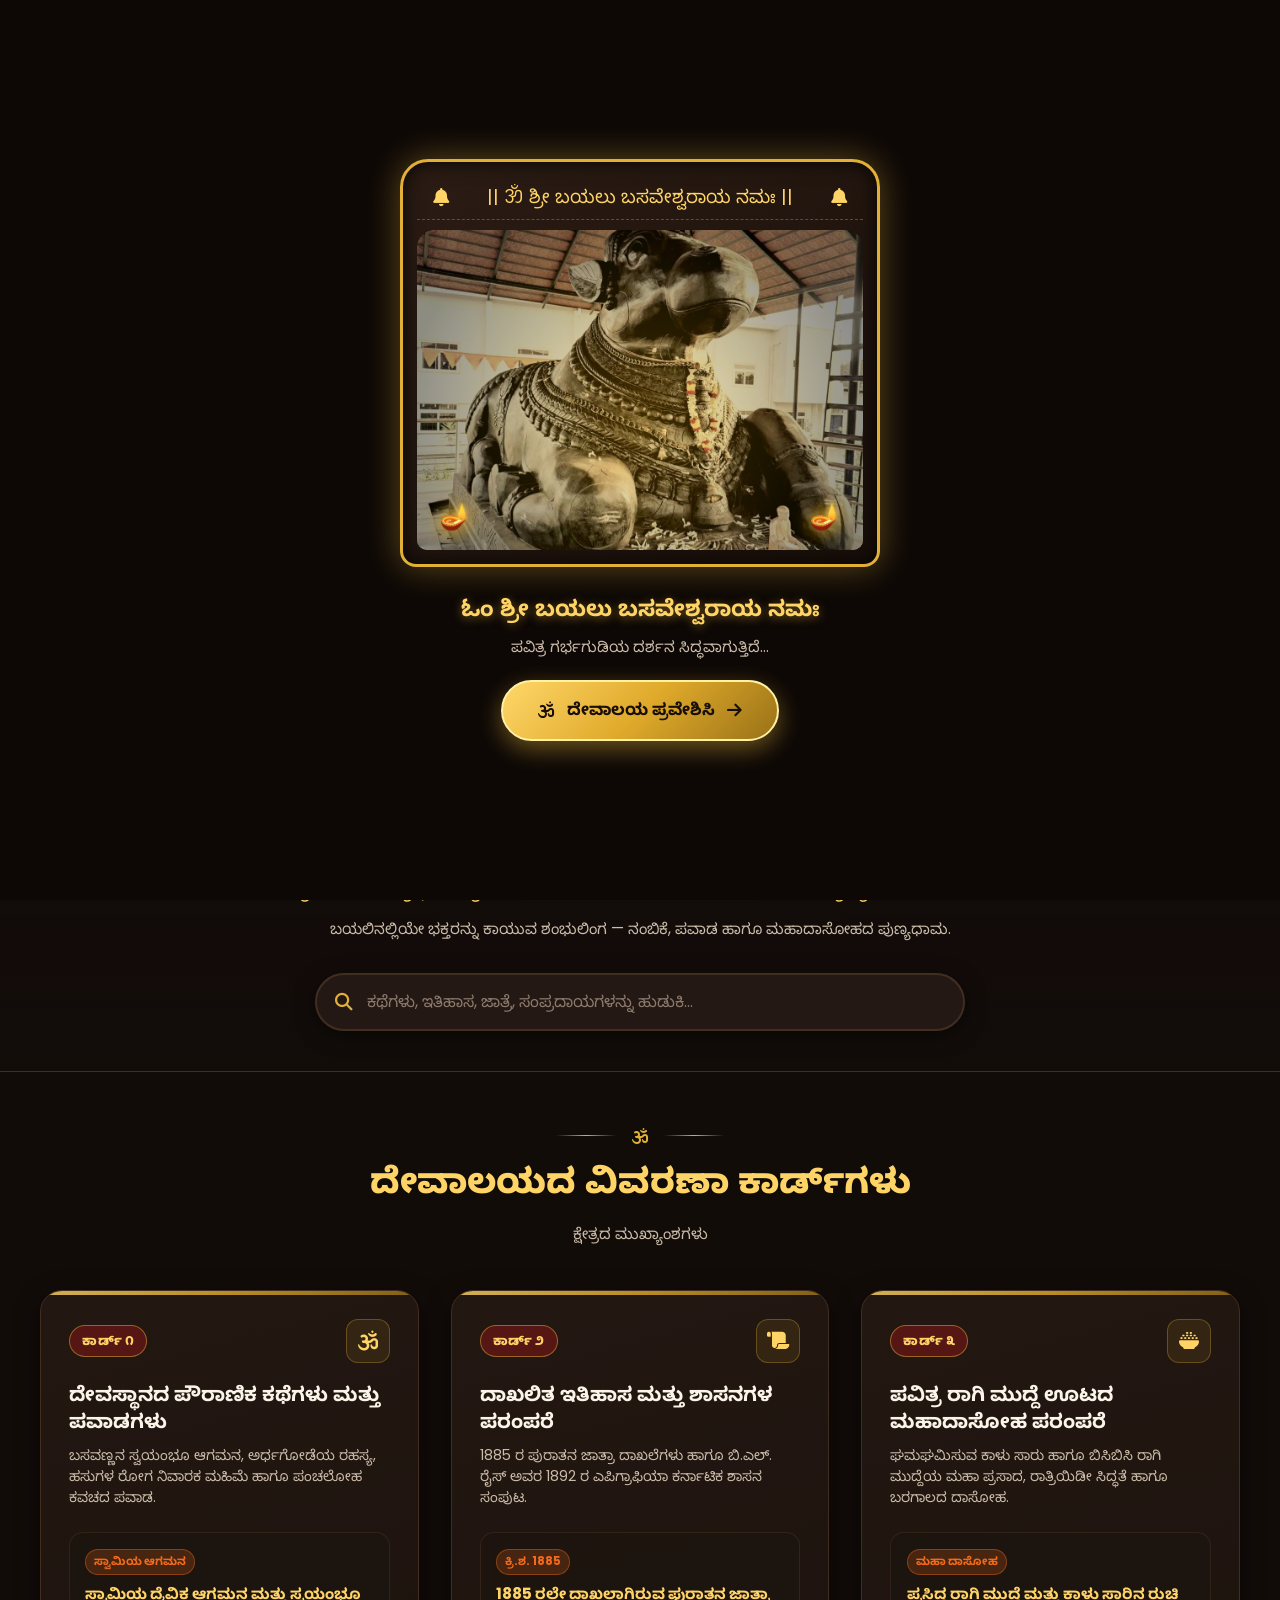
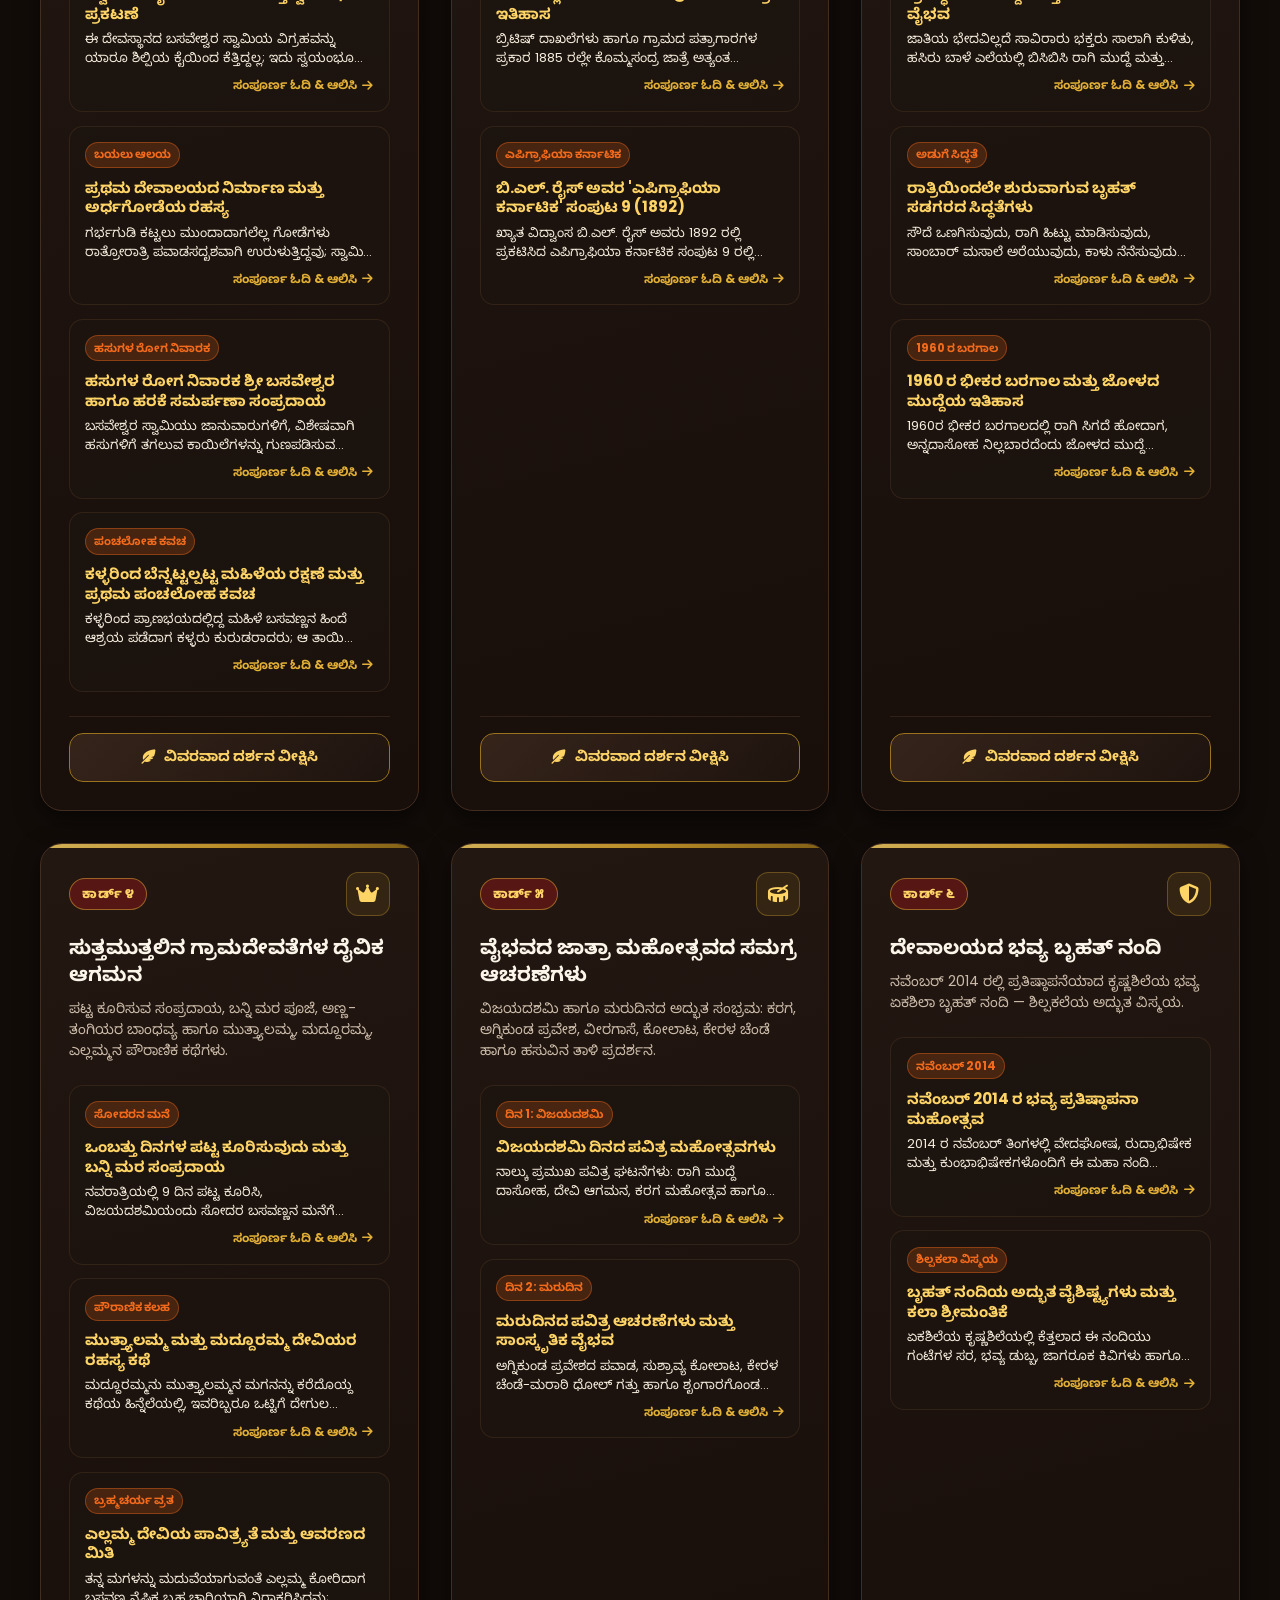
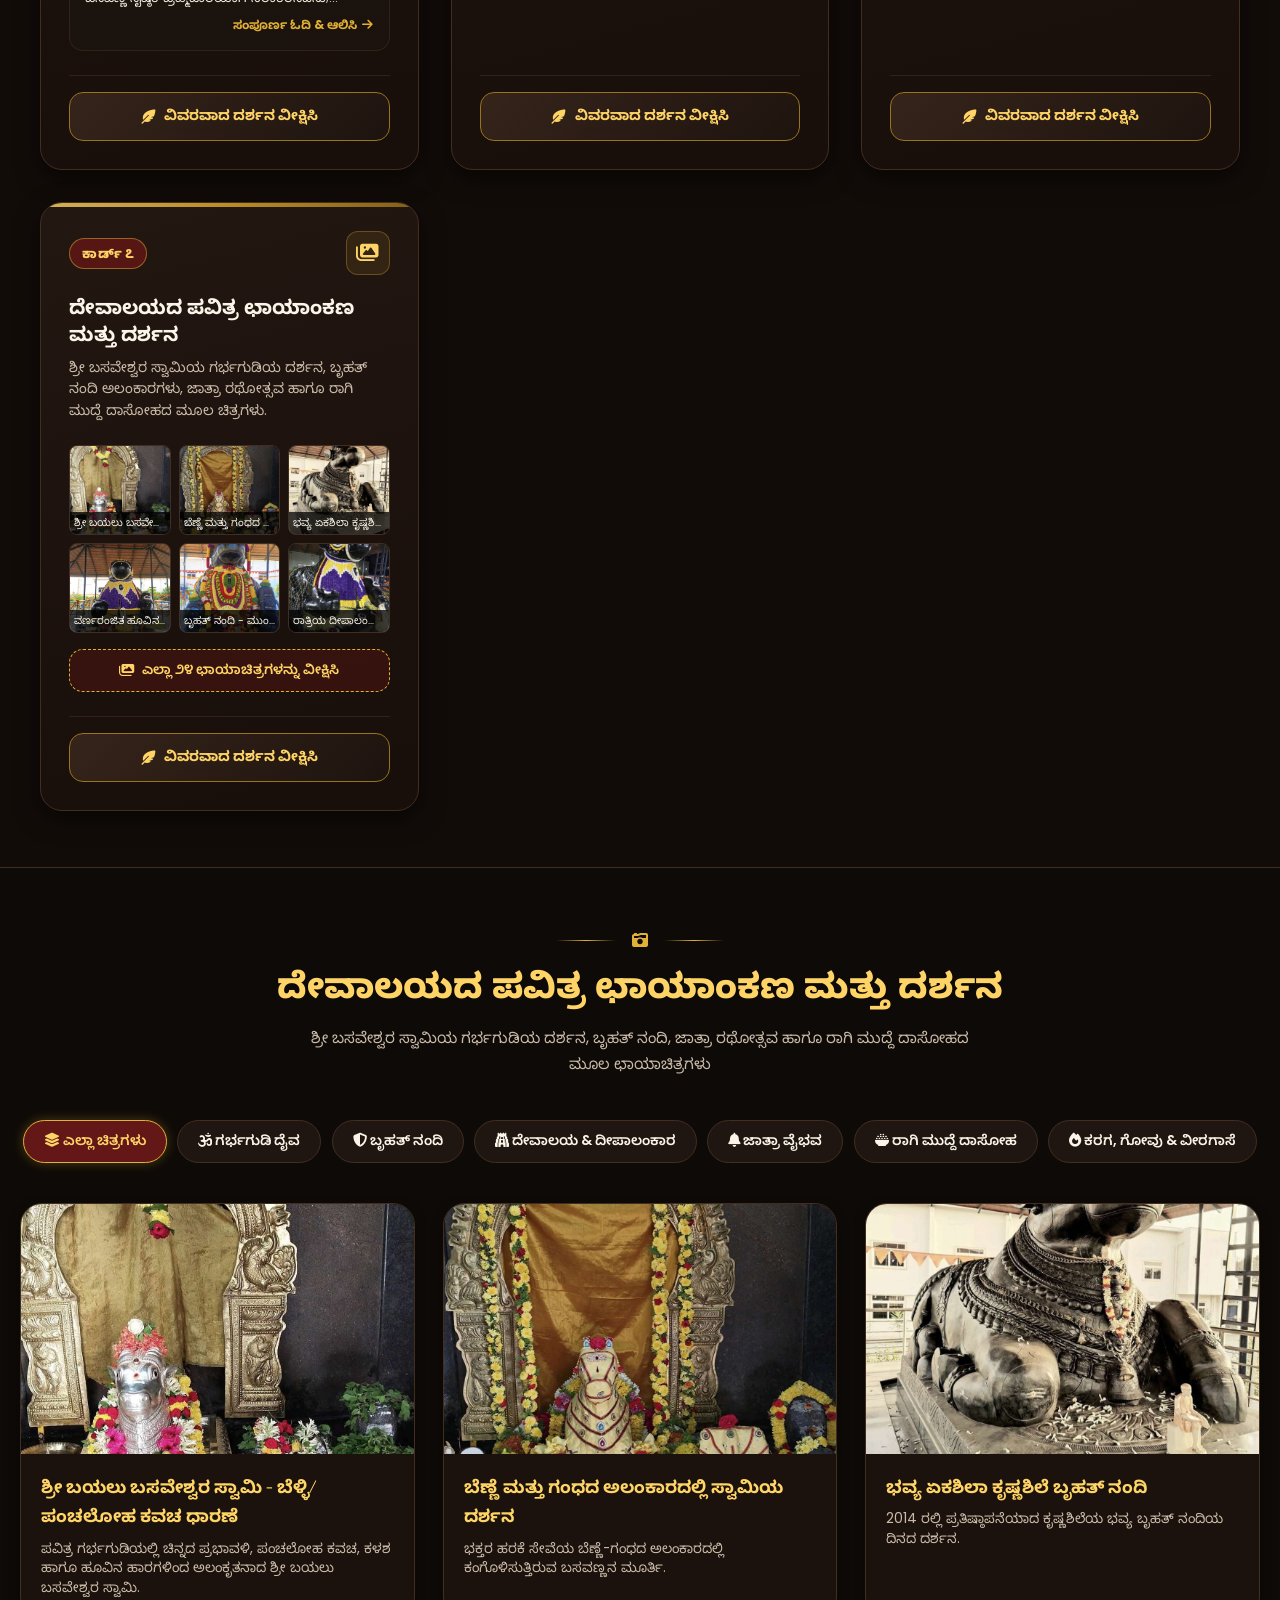
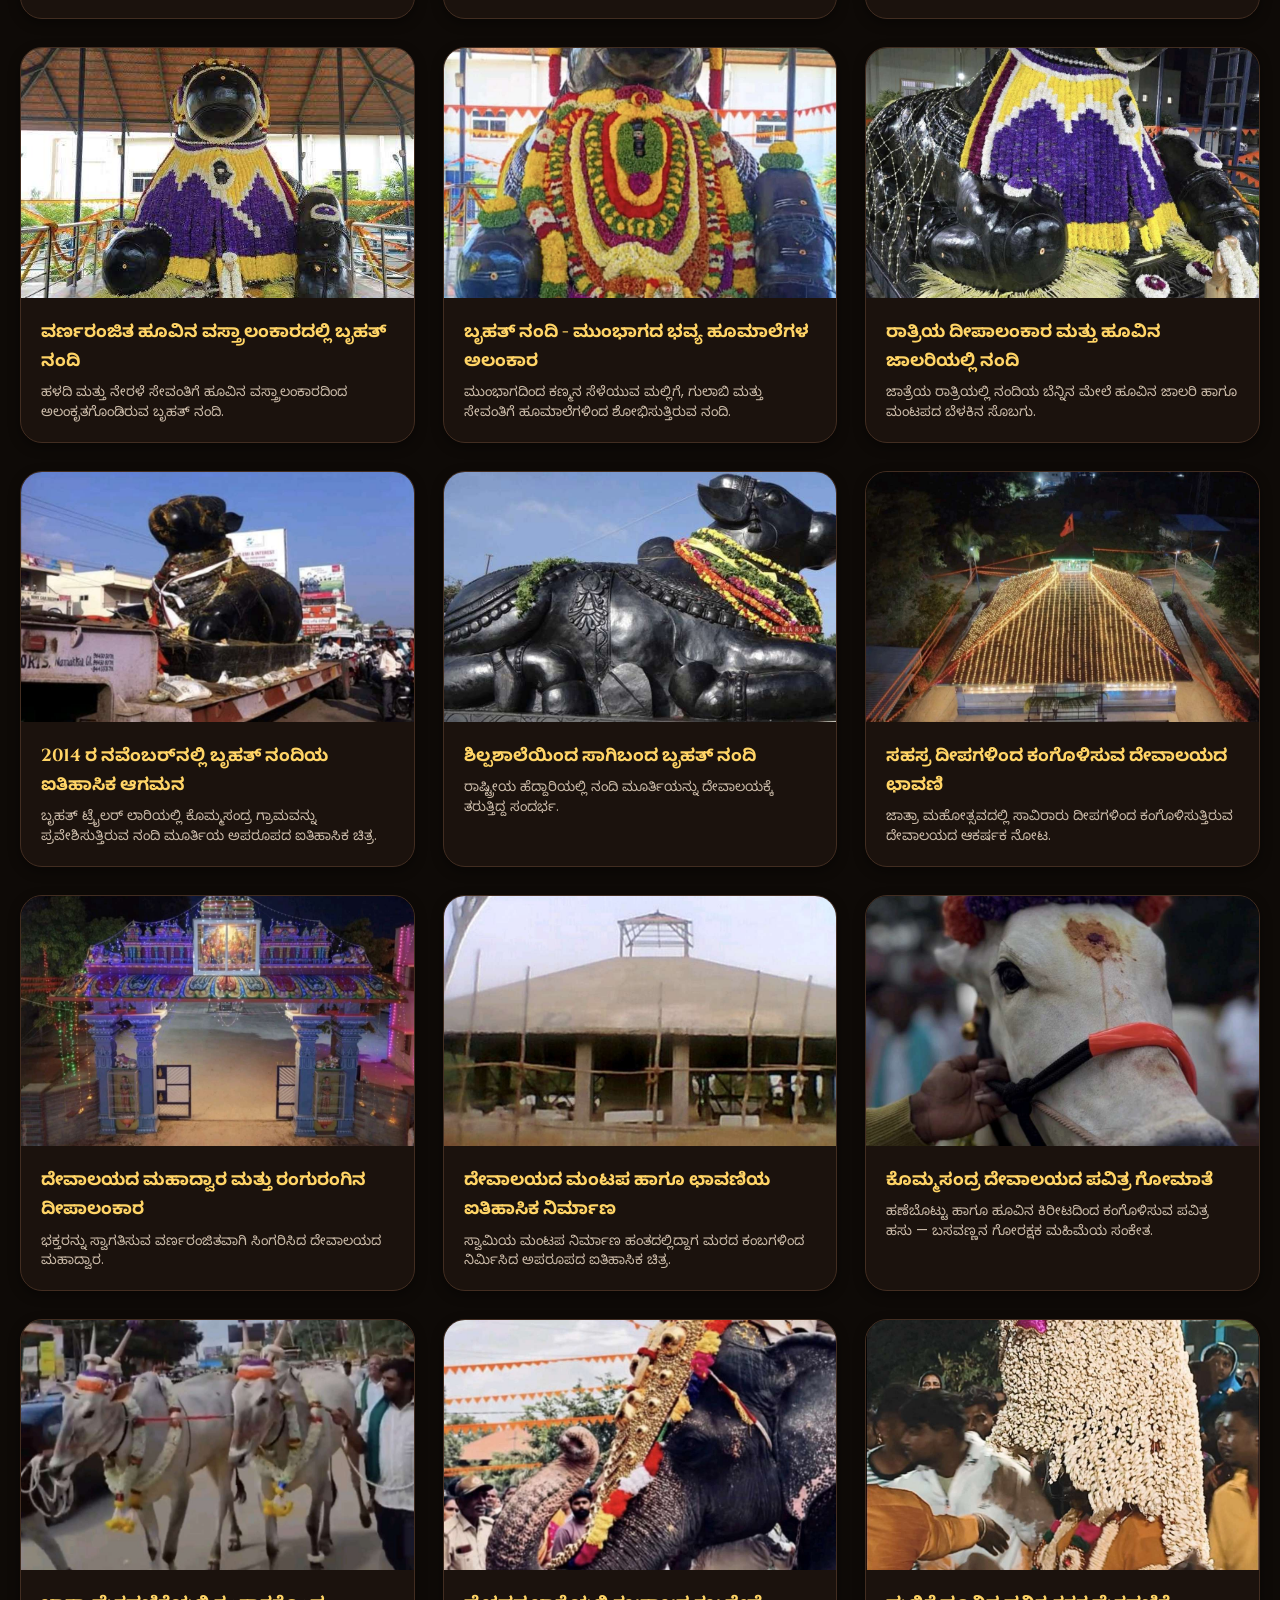
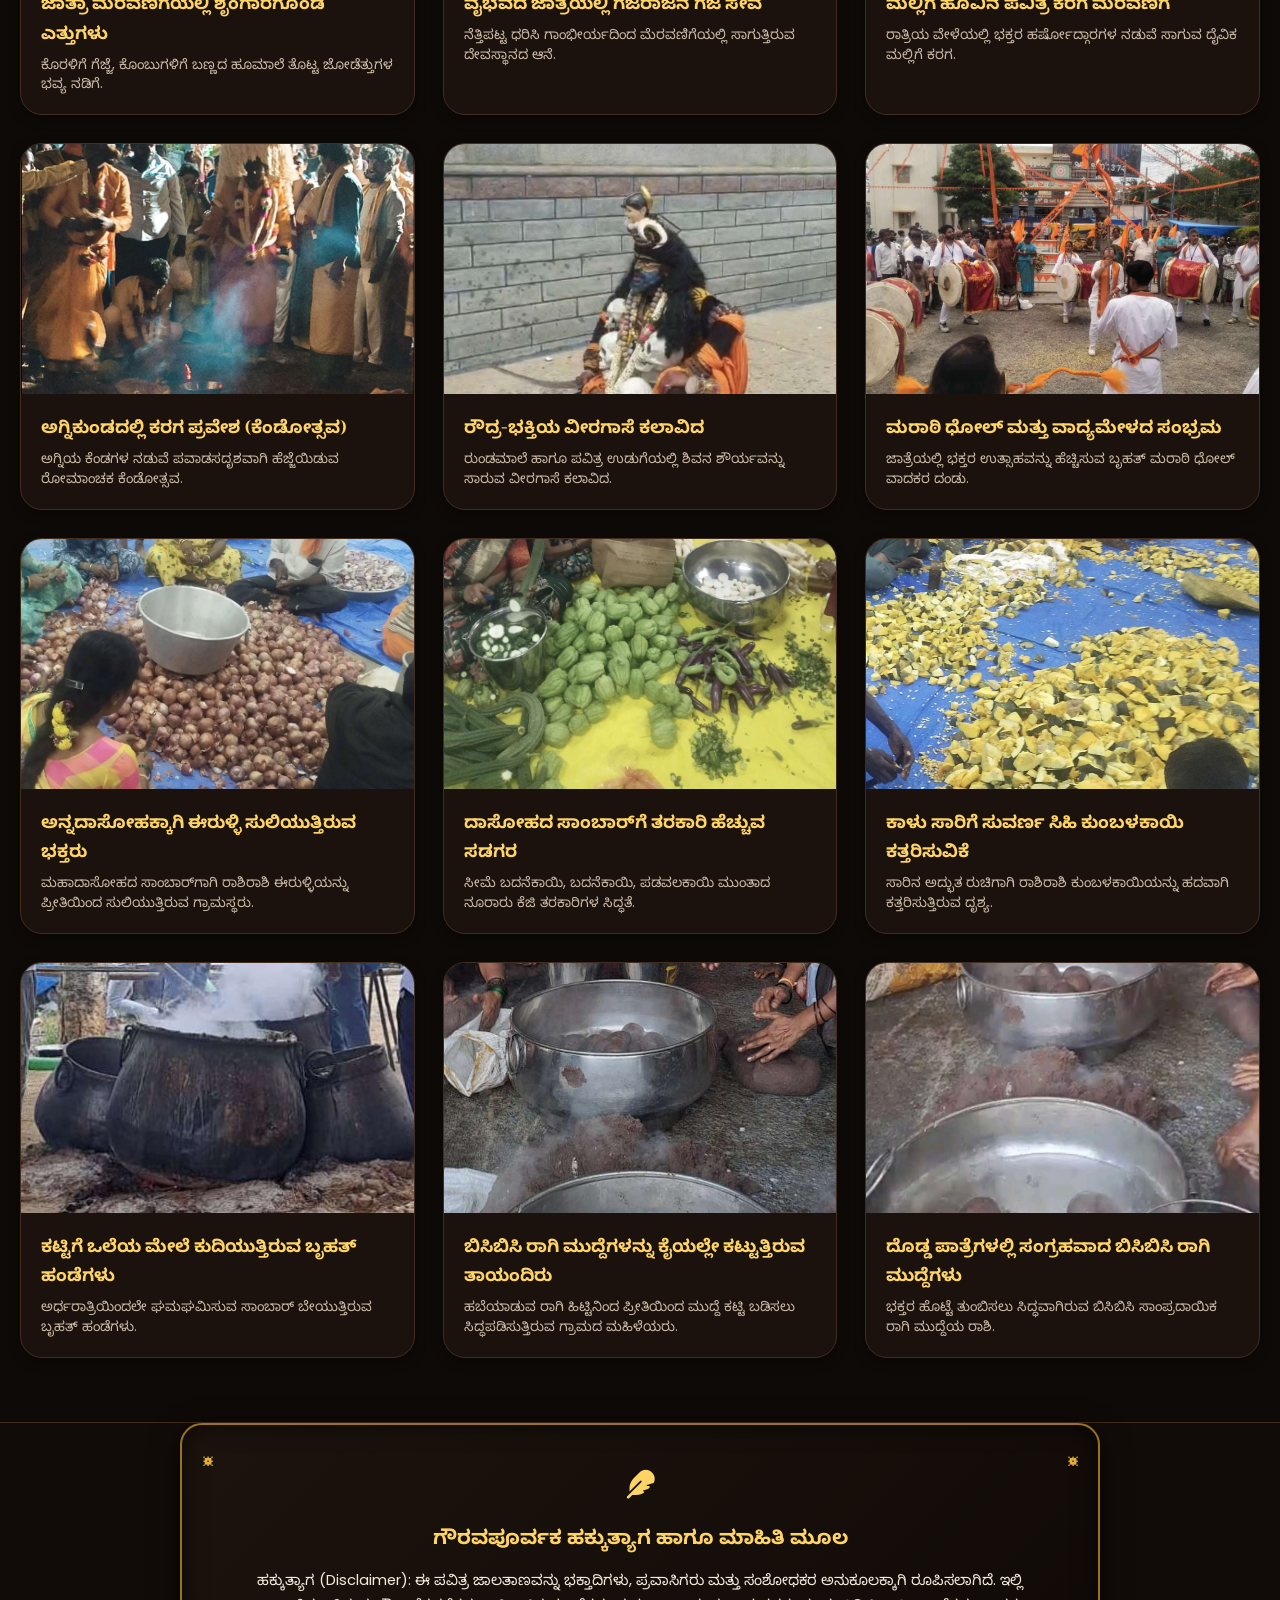
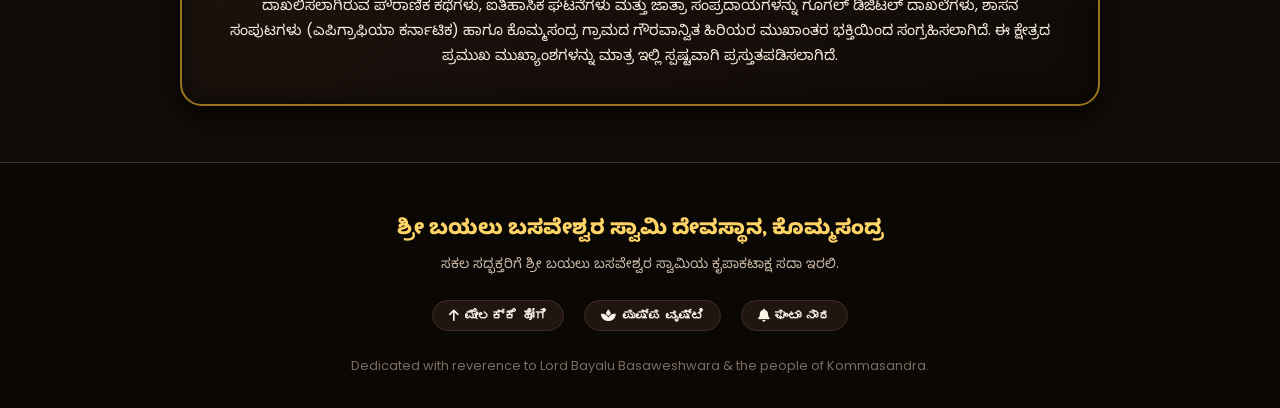
==== index.html @ d5ebc25c "Sri Bayalu Basaweshwara Swamy Devasthana, Kommasandra Temple Portal" ====
<!DOCTYPE html>
<html lang="kn">
<head>
  <meta charset="UTF-8">
  <meta name="viewport" content="width=device-width, initial-scale=1.0">
  <title>Sri Bayalu Basaweshwara Swamy Devasthana, Kommasandra | ಶ್ರೀ ಬಯಲು ಬಸವೇಶ್ವರ ಸ್ವಾಮಿ ದೇವಸ್ಥಾನ</title>
  
  <!-- SEO & Social Meta Tags -->
  <meta name="description" content="Official pilgrimage portal for Sri Bayalu Basaweshwara Swamy Devasthana, Kommasandra, Anekal Taluk, Bengaluru. Discover temple history, legends, cattle healing harake, Ragi Mudde oota tradition, Jatre celebrations, and the majestic Bruhat Nandi.">
  <meta name="keywords" content="Bayalu Basaweshwara, Kommasandra, Bruhat Nandi, Anekal, Bengaluru, Madduramma Jatre, Ragi Mudde Oota, Epigraphia Carnatica, Karaga, Veeragase, Harake">
  <meta name="theme-color" content="#120c09">

  <!-- Favicon / App Icon -->
  <link rel="icon" type="image/jpeg" href="assets/bruhat_nandi.jpg">

  <!-- Font Awesome 6 Icons -->
  <link rel="stylesheet" href="https://cdnjs.cloudflare.com/ajax/libs/font-awesome/6.5.1/css/all.min.css">

  <!-- Core Temple Stylesheet -->
  <link rel="stylesheet" href="css/style.css">
</head>
<body class="diya-glow">

  <!-- Interactive Flower Shower Falling Canvas -->
  <canvas id="flower-canvas"></canvas>

  <!-- ==========================================================================
       Loading Screen / Temple Sanctum Portal (Featuring the Deity Image)
       ========================================================================== -->
  <aside id="loading-screen" aria-label="Temple Welcome Screen">
    <div class="loading-container">
      <div class="temple-arch-frame">
        <div class="arch-torana">
          <i class="fa-solid fa-bell torana-bell"></i>
          <span>|| ॐ ಶ್ರೀ ಬಯಲು ಬಸವೇಶ್ವರಾಯ ನಮಃ ||</span>
          <i class="fa-solid fa-bell torana-bell"></i>
        </div>
        
        <div class="loading-image-wrap">
          <img src="assets/bruhat_nandi.jpg" alt="Sri Bayalu Basaweshwara Swamy Bruhat Nandi Deity" id="loading-deity-img">
          <div class="aarti-glow"></div>
          <div class="diya-pair">
            <span class="diya-lamp">🪔</span>
            <span class="diya-lamp">🪔</span>
          </div>
        </div>
      </div>

      <h2 class="loading-mantra" data-i18n="ui.loadingMantra">ಓಂ ಶ್ರೀ ಬಯಲು ಬಸವೇಶ್ವರಾಯ ನಮಃ</h2>
      <p class="loading-subtitle" data-i18n="ui.loadingSubtitle">ಪವಿತ್ರ ಗರ್ಭಗುಡಿಯ ದರ್ಶನ ಸಿದ್ಧವಾಗುತ್ತಿದೆ...</p>

      <button id="enter-temple-btn" class="enter-temple-btn" aria-label="Enter Temple">
        <i class="fa-solid fa-om"></i>
        <span data-i18n="ui.enterTemple">ದೇವಾಲಯ ಪ್ರವೇಶಿಸಿ</span>
        <i class="fa-solid fa-arrow-right"></i>
      </button>
    </div>
  </aside>

  <!-- ==========================================================================
       Auspicious Top Ribbon
       ========================================================================== -->
  <div class="auspicious-ribbon">
    <span>|| ಶ್ರೀ ಶಂಭುಲಿಂಗಾಯ ನಮಃ ||</span>
    <i class="fa-solid fa-om"></i>
    <span>|| ಶ್ರೀ ಬಯಲು ಬಸವೇಶ್ವರ ಸ್ವಾಮಿ ಪ್ರಸನ್ನ ||</span>
    <i class="fa-solid fa-om"></i>
    <span>|| ಹರ ಹರ ಮಹಾದೇವ ||</span>
  </div>

  <!-- ==========================================================================
       Main Sticky Navigation
       ========================================================================== -->
  <header class="main-header">
    <div class="nav-container">
      <a href="#" class="nav-brand">
        <div class="nav-logo-wrap">
          <img src="assets/bruhat_nandi.jpg" alt="Temple Logo">
        </div>
        <div class="nav-brand-text">
          <h1 data-i18n="meta.siteTitle">ಶ್ರೀ ಬಯಲು ಬಸವೇಶ್ವರ ಸ್ವಾಮಿ ದೇವಸ್ಥಾನ</h1>
          <span data-i18n="meta.subTitle">ಕೊಮ್ಮಸಂದ್ರ, ಆನೆಕಲ್ ತಾಲ್ಲೂಕು, ಬೆಂಗಳೂರು</span>
        </div>
      </a>

      <!-- Quick Action Controls -->
      <nav class="nav-actions" aria-label="Site Controls">
        <!-- Language Switcher: Kannada <-> English -->
        <button id="lang-toggle-btn" class="action-btn lang-btn" title="Translate Kannada / English" aria-label="Toggle Language">
          <i class="fa-solid fa-language"></i>
          <span>English</span>
        </button>

        <!-- Flower Showering Button -->
        <button id="flower-shower-btn" class="action-btn flower-btn" title="Shower Sacred Flowers" aria-label="Shower Flowers">
          <i class="fa-solid fa-spa"></i>
          <span data-i18n="ui.flowerShower">ಪುಷ್ಪ ವೃಷ್ಟಿ 🌸</span>
        </button>

        <!-- Ring Temple Bell Button -->
        <button id="ring-bell-btn" class="action-btn" title="Ring Auspicious Temple Bell" aria-label="Ring Temple Bell">
          <i class="fa-solid fa-bell" id="header-bell-icon"></i>
          <span data-i18n="ui.ringBell">ಘಂಟಾ ನಾದ 🔔</span>
        </button>

        <!-- Light Diya Button -->
        <button id="light-diya-btn" class="action-btn active" title="Toggle Diya Radiance" aria-label="Light Diya">
          <i class="fa-solid fa-fire-flame-curved"></i>
          <span data-i18n="ui.lightDiya">ದೀಪ ಬೆಳಗಿಸಿ 🪔</span>
        </button>
      </nav>
    </div>
  </header>

  <!-- ==========================================================================
       Hero Section & Deity Showcase
       ========================================================================== -->
  <main>
    <section class="hero-section">
      <div class="hero-content">
        
        <!-- Sacred Banner with Deity Photo (Clean Alignment, No Text Overlay) -->
        <div class="hero-banner-deity-card">
          <div class="hero-img-container">
            <img src="assets/bruhat_nandi.jpg" alt="Sri Bruhat Nandi at Kommasandra Temple" class="hero-nandi-img">
          </div>
        </div>

        <div class="hero-heading-box">
          <div class="sacred-badge">
            <i class="fa-solid fa-dharmachakra"></i>
            <span>ಸ್ವಯಂಭೂ ಕ್ಷೇತ್ರ | ಬಯಲು ಆಲಯ | ಮಹಾದಾಸೋಹ</span>
          </div>

          <h2 class="main-site-title" data-i18n="meta.siteTitle">
            <span>ಶ್ರೀ ಬಯಲು ಬಸವೇಶ್ವರ ಸ್ವಾಮಿ ದೇವಸ್ಥಾನ</span>, ಕೊಮ್ಮಸಂದ್ರ
          </h2>

          <p class="site-subtitle" data-i18n="meta.subTitle">
            ಕೊಮ್ಮಸಂದ್ರದ ಪುಣ್ಯಕ್ಷೇತ್ರ | ದೈವಿಕ ಪವಾಡಗಳು, ಪುರಾತನ ಇತಿಹಾಸ ಹಾಗೂ ಭವ್ಯ ಬೃಹತ್ ನಂದಿಯ ದರ್ಶನ
          </p>

          <p class="site-tagline" data-i18n="meta.tagline">
            ಬಯಲಿನಲ್ಲಿಯೇ ಭಕ್ತರನ್ನು ಕಾಯುವ ಶಂಭುಲಿಂಗ — ನಂಬಿಕೆ, ಪವಾಡ ಹಾಗೂ ಮಹಾದಾಸೋಹದ ಪುಣ್ಯಧಾಮ.
          </p>
        </div>

        <!-- Quick Search Bar -->
        <div class="search-explore-bar">
          <div class="search-input-wrapper">
            <i class="fa-solid fa-magnifying-glass"></i>
            <input 
              type="text" 
              id="search-input" 
              class="search-input" 
              placeholder="ಕಥೆಗಳು, ಇತಿಹಾಸ, ಜಾತ್ರೆ, ಸಂಪ್ರದಾಯಗಳನ್ನು ಹುಡುಕಿ..." 
              data-i18n-placeholder="ui.searchPlaceholder"
              aria-label="Search temple stories and traditions"
            >
          </div>
        </div>

      </div>
    </section>

    <!-- ==========================================================================
         The 7 Interactive Temple Cards Section
         ========================================================================== -->
    <section class="main-content-section" id="cards-section">
      <div class="section-header">
        <div class="section-ornament">
          <i class="fa-solid fa-om"></i>
        </div>
        <h2 class="section-title" data-i18n="ui.viewAllCards">ದೇವಾಲಯದ ವಿವರಣಾ ಕಾರ್ಡ್‌ಗಳು</h2>
        <p class="section-subtitle" data-i18n="ui.quickInfo">
          ಕ್ಷೇತ್ರದ ಪೌರಾಣಿಕ ಕಥೆಗಳು, ದಾಖಲಿತ ಇತಿಹಾಸ, ರಾಗಿ ಮುದ್ದೆ ದಾಸೋಹ, ಜಾತ್ರಾ ವೈಭವ ಹಾಗೂ ಬೃಹತ್ ನಂದಿಯ ಸಮಗ್ರ ಮಾಹಿತಿ
        </p>
      </div>

      <!-- The Grid of 7 Cards rendered dynamically via translations.js & app.js -->
      <div id="cards-grid" class="cards-grid">
        <!-- Rendered by JS -->
      </div>
    </section>

    <!-- ==========================================================================
         Card 7 Showcase: Full Sacred Darshana & Photo Gallery
         ========================================================================== -->
    <section class="gallery-section" id="gallery-section">
      <div class="section-header">
        <div class="section-ornament">
          <i class="fa-solid fa-camera-retro"></i>
        </div>
        <h2 class="section-title" data-i18n="ui.photoGallery">ದೇವಾಲಯದ ಪವಿತ್ರ ಛಾಯಾಂಕಣ ಮತ್ತು ದರ್ಶನ</h2>
        <p class="section-subtitle">
          ಶ್ರೀ ಬಸವೇಶ್ವರ ಸ್ವಾಮಿಯ ಗರ್ಭಗುಡಿಯ ದರ್ಶನ, ಬೃಹತ್ ನಂದಿ, ಜಾತ್ರಾ ರಥೋತ್ಸವ ಹಾಗೂ ರಾಗಿ ಮುದ್ದೆ ದಾಸೋಹದ ಮೂಲ ಛಾಯಾಚಿತ್ರಗಳು
        </p>
      </div>

      <!-- Gallery Filters -->
      <div class="gallery-filters" role="tablist">
        <button class="gallery-filter-btn active" data-category="all" role="tab">
          <i class="fa-solid fa-layer-group"></i> 
          <span>ಎಲ್ಲಾ ಚಿತ್ರಗಳು</span>
        </button>
        <button class="gallery-filter-btn" data-category="deity" role="tab">
          <i class="fa-solid fa-om"></i> 
          <span>ಗರ್ಭಗುಡಿ ದೈವ</span>
        </button>
        <button class="gallery-filter-btn" data-category="nandi" role="tab">
          <i class="fa-solid fa-shield-halved"></i> 
          <span>ಬೃಹತ್ ನಂದಿ</span>
        </button>
        <button class="gallery-filter-btn" data-category="temple" role="tab">
          <i class="fa-solid fa-gopuram"></i> 
          <span>ದೇವಾಲಯ & ದೀಪಾಲಂಕಾರ</span>
        </button>
        <button class="gallery-filter-btn" data-category="jatre" role="tab">
          <i class="fa-solid fa-bell"></i> 
          <span>ಜಾತ್ರಾ ವೈಭವ</span>
        </button>
        <button class="gallery-filter-btn" data-category="food" role="tab">
          <i class="fa-solid fa-bowl-rice"></i> 
          <span>ರಾಗಿ ಮುದ್ದೆ ದಾಸೋಹ</span>
        </button>
        <button class="gallery-filter-btn" data-category="rituals" role="tab">
          <i class="fa-solid fa-fire"></i> 
          <span>ಕರಗ, ಗೋವು & ವೀರಗಾಸೆ</span>
        </button>
      </div>

      <!-- Gallery Grid -->
      <div id="gallery-grid" class="gallery-grid">
        <!-- Rendered by JS -->
      </div>
    </section>

    <!-- ==========================================================================
         Stone Plaque Disclaimer (Sourced from Google Archives & Village Elders)
         ========================================================================== -->
    <section class="disclaimer-section">
      <div class="stone-plaque-disclaimer">
        <div class="disclaimer-icon">
          <i class="fa-solid fa-feather"></i>
        </div>
        <h3 class="disclaimer-heading" data-i18n="ui.disclaimerTitle">
          ಗೌರವಪೂರ್ವಕ ಹಕ್ಕುತ್ಯಾಗ ಹಾಗೂ ಮಾಹಿತಿ ಮೂಲ
        </h3>
        <p class="disclaimer-body" data-i18n="ui.disclaimerText">
          ಹಕ್ಕುತ್ಯಾಗ (Disclaimer): ಈ ಪವಿತ್ರ ಜಾಲತಾಣವನ್ನು ಭಕ್ತಾದಿಗಳು, ಪ್ರವಾಸಿಗರು ಮತ್ತು ಸಂಶೋಧಕರ ಅನುಕೂಲಕ್ಕಾಗಿ ರೂಪಿಸಲಾಗಿದೆ. ಇಲ್ಲಿ ದಾಖಲಿಸಲಾಗಿರುವ ಪೌರಾಣಿಕ ಕಥೆಗಳು, ಐತಿಹಾಸಿಕ ಘಟನೆಗಳು ಮತ್ತು ಜಾತ್ರಾ ಸಂಪ್ರದಾಯಗಳನ್ನು ಗೂಗಲ್ ಡಿಜಿಟಲ್ ದಾಖಲೆಗಳು, ಶಾಸನ ಸಂಪುಟಗಳು (ಎಪಿಗ್ರಾಫಿಯಾ ಕರ್ನಾಟಿಕ) ಹಾಗೂ ಕೊಮ್ಮಸಂದ್ರ ಗ್ರಾಮದ ಗೌರವಾನ್ವಿತ ಹಿರಿಯರ ಮುಖಾಂತರ ಭಕ್ತಿಯಿಂದ ಸಂಗ್ರಹಿಸಲಾಗಿದೆ. ಈ ಕ್ಷೇತ್ರದ ಪ್ರಮುಖ ಮುಖ್ಯಾಂಶಗಳನ್ನು ಮಾತ್ರ ಇಲ್ಲಿ ಸ್ಪಷ್ಟವಾಗಿ ಪ್ರಸ್ತುತಪಡಿಸಲಾಗಿದೆ.
        </p>
      </div>
    </section>
  </main>

  <!-- ==========================================================================
       Footer
       ========================================================================== -->
  <footer class="main-footer">
    <div class="footer-content">
      <h3 class="footer-logo" data-i18n="meta.siteTitle">ಶ್ರೀ ಬಯಲು ಬಸವೇಶ್ವರ ಸ್ವಾಮಿ ದೇವಸ್ಥಾನ, ಕೊಮ್ಮಸಂದ್ರ</h3>
      <p class="footer-tagline">
        ಸಕಲ ಸದ್ಭಕ್ತರಿಗೆ ಶ್ರೀ ಬಯಲು ಬಸವೇಶ್ವರ ಸ್ವಾಮಿಯ ಕೃಪಾಕಟಾಕ್ಷ ಸದಾ ಇರಲಿ.
      </p>

      <div class="footer-links">
        <button class="footer-btn-link" onclick="window.scrollTo({top: 0, behavior: 'smooth'})">
          <i class="fa-solid fa-arrow-up"></i>
          <span>ಮೇಲಕ್ಕೆ ಹೋಗಿ</span>
        </button>
        <button class="footer-btn-link" onclick="document.getElementById('flower-shower-btn').click()">
          <i class="fa-solid fa-spa"></i>
          <span>ಪುಷ್ಪ ವೃಷ್ಟಿ</span>
        </button>
        <button class="footer-btn-link" onclick="document.getElementById('ring-bell-btn').click()">
          <i class="fa-solid fa-bell"></i>
          <span>ಘಂಟಾ ನಾದ</span>
        </button>
      </div>

      <p class="footer-credits">
        Dedicated with reverence to Lord Bayalu Basaweshwara & the people of Kommasandra.
      </p>
    </div>
  </footer>

  <!-- ==========================================================================
       Detailed Card / Subcard Story Modal
       ========================================================================== -->
  <aside id="card-detail-modal" class="modal-overlay" role="dialog" aria-modal="true" aria-label="Card Details">
    <div class="modal-container">
      <button id="modal-close-btn" class="modal-close-button" aria-label="Close Modal">
        <i class="fa-solid fa-xmark"></i>
      </button>

      <div class="modal-scrollable-body" id="modal-body-content">
        <!-- Injected dynamically -->
      </div>
    </div>
  </aside>

  <!-- ==========================================================================
       Image Lightbox Modal
       ========================================================================== -->
  <aside id="lightbox-modal" class="modal-overlay" role="dialog" aria-modal="true" aria-label="Photo View">
    <div class="lightbox-content-box">
      <button id="lightbox-close" class="modal-close-button" aria-label="Close Lightbox">
        <i class="fa-solid fa-xmark"></i>
      </button>
      <img id="lightbox-img" src="" alt="Enlarged temple photo">
      <div id="lightbox-caption"></div>
    </div>
  </aside>

  <!-- Application Scripts -->
  <script src="js/translations.js"></script>
  <script src="js/audio.js"></script>
  <script src="js/app.js"></script>
</body>
</html>
---- css/style.css ----
/* ==========================================================================
   Sri Bayalu Basaweshwara Swamy Devasthana, Kommasandra
   Sacred Temple Architecture & Heritage Stylesheet
   ========================================================================== */

@import url('https://fonts.googleapis.com/css2?family=Cinzel:wght@500;700;800;900&family=Noto+Sans+Kannada:wght@400;500;600;700;800&family=Poppins:wght@300;400;500;600;700&family=Rozha+One&display=swap');

:root {
  /* Temple Divine Color Palette */
  --temple-stone: #120c09;
  --temple-stone-light: #1c130e;
  --temple-stone-card: #251a14;
  --temple-stone-border: #422d21;
  --terracotta: #631716;
  --terracotta-dark: #3f0d0c;
  --terracotta-glow: rgba(99, 23, 22, 0.45);
  
  --divine-gold: #e2b036;
  --divine-gold-bright: #ffd466;
  --divine-gold-dark: #99731d;
  --gold-gradient: linear-gradient(135deg, #ffd769 0%, #e0aa2b 50%, #997217 100%);
  --gold-glow: rgba(226, 176, 54, 0.35);

  --saffron-orange: #f26a1b;
  --marigold-yellow: #ffb703;
  --kumkum-red: #9e1a1a;
  --sandal-ivory: #faf5e8;
  --parchment: #f4ecdc;
  --muted-text: #cbbba9;
  
  --shadow-sm: 0 4px 12px rgba(0, 0, 0, 0.4);
  --shadow-md: 0 8px 24px rgba(0, 0, 0, 0.6);
  --shadow-lg: 0 16px 40px rgba(0, 0, 0, 0.8);
  --temple-glow: 0 0 30px rgba(226, 176, 54, 0.25);

  --radius-sm: 8px;
  --radius-md: 14px;
  --radius-lg: 22px;
  --radius-full: 9999px;

  --transition-fast: 0.2s cubic-bezier(0.4, 0, 0.2, 1);
  --transition-normal: 0.35s cubic-bezier(0.4, 0, 0.2, 1);
}

/* Reset & Base */
*, *::before, *::after {
  box-sizing: border-box;
  margin: 0;
  padding: 0;
}

html {
  scroll-behavior: smooth;
  -webkit-font-smoothing: antialiased;
}

body {
  font-family: 'Poppins', 'Noto Sans Kannada', sans-serif;
  background-color: var(--temple-stone);
  color: var(--sandal-ivory);
  line-height: 1.68;
  overflow-x: hidden;
  position: relative;
  min-height: 100vh;
  background-image: 
    radial-gradient(circle at 50% 0%, rgba(226, 176, 54, 0.08) 0%, transparent 65%),
    radial-gradient(circle at 10% 30%, rgba(99, 23, 22, 0.15) 0%, transparent 50%),
    radial-gradient(circle at 90% 70%, rgba(242, 106, 27, 0.09) 0%, transparent 50%),
    linear-gradient(rgba(18, 12, 9, 0.94), rgba(18, 12, 9, 0.98));
  background-attachment: fixed;
}

/* Diya Ambient Glow Mode */
body.diya-glow::before {
  content: '';
  position: fixed;
  top: 0;
  left: 0;
  width: 100vw;
  height: 100vh;
  pointer-events: none;
  background: radial-gradient(circle at 50% 20%, rgba(255, 183, 3, 0.07) 0%, rgba(242, 106, 27, 0.03) 45%, transparent 70%);
  z-index: 1;
  transition: opacity 0.6s ease;
}

/* Canvas for Falling Flower Petals */
#flower-canvas {
  position: fixed;
  top: 0;
  left: 0;
  width: 100vw;
  height: 100vh;
  pointer-events: none;
  z-index: 99999;
}

/* ==========================================================================
   Loading Screen / Sanctum Gate
   ========================================================================== */
#loading-screen {
  position: fixed;
  inset: 0;
  background: #0d0806;
  z-index: 100000;
  display: flex;
  align-items: center;
  justify-content: center;
  padding: 1.5rem;
  transition: opacity 0.8s cubic-bezier(0.4, 0, 0.2, 1), visibility 0.8s;
}

#loading-screen.fade-out {
  opacity: 0;
  visibility: hidden;
  pointer-events: none;
}

.loading-container {
  max-width: 480px;
  width: 100%;
  text-align: center;
  position: relative;
  animation: fadeInDown 0.9s ease;
}

.temple-arch-frame {
  position: relative;
  padding: 14px;
  background: linear-gradient(145deg, #2b1c14, #180e09);
  border-radius: 28px 28px 16px 16px;
  border: 3px solid var(--divine-gold);
  box-shadow: 0 0 35px rgba(226, 176, 54, 0.4), inset 0 0 20px rgba(0, 0, 0, 0.8);
  margin-bottom: 1.5rem;
}

.arch-torana {
  display: flex;
  justify-content: space-between;
  align-items: center;
  padding: 6px 16px;
  color: var(--divine-gold-bright);
  font-size: 1.15rem;
  border-bottom: 1px dashed rgba(226, 176, 54, 0.35);
  margin-bottom: 10px;
}

.arch-torana .torana-bell {
  animation: bellSwing 2s infinite ease-in-out;
  transform-origin: top center;
}

.loading-image-wrap {
  position: relative;
  width: 100%;
  height: 320px;
  border-radius: 18px 18px 10px 10px;
  overflow: hidden;
  box-shadow: inset 0 0 30px rgba(0, 0, 0, 0.9);
}

.loading-image-wrap img {
  width: 100%;
  height: 100%;
  object-fit: cover;
  object-position: center 25%;
  filter: brightness(1.05) contrast(1.1);
  transform: scale(1.02);
  transition: transform 6s ease;
}

#loading-screen:hover .loading-image-wrap img {
  transform: scale(1.08);
}

.loading-image-wrap .aarti-glow {
  position: absolute;
  inset: 0;
  background: radial-gradient(circle at 50% 60%, rgba(255, 183, 3, 0.25) 0%, rgba(0, 0, 0, 0.45) 80%);
  pointer-events: none;
  animation: flameFlicker 3s infinite alternate;
}

.diya-pair {
  position: absolute;
  bottom: 12px;
  width: 100%;
  display: flex;
  justify-content: space-between;
  padding: 0 22px;
  pointer-events: none;
}

.diya-lamp {
  font-size: 1.6rem;
  filter: drop-shadow(0 0 10px #ffb703);
  animation: flamePulse 1.8s infinite alternate ease-in-out;
}

.loading-mantra {
  font-family: 'Cinzel', 'Noto Sans Kannada', serif;
  font-size: 1.4rem;
  font-weight: 700;
  color: var(--divine-gold-bright);
  text-shadow: 0 2px 10px rgba(226, 176, 54, 0.5);
  margin-bottom: 0.35rem;
}

.loading-subtitle {
  font-size: 0.95rem;
  color: var(--muted-text);
  margin-bottom: 1.25rem;
}

.enter-temple-btn {
  background: var(--gold-gradient);
  color: #1a0f07;
  font-family: 'Poppins', 'Noto Sans Kannada', sans-serif;
  font-weight: 700;
  font-size: 1.05rem;
  padding: 0.9rem 2.2rem;
  border-radius: var(--radius-full);
  border: 2px solid #fff2a3;
  box-shadow: 0 8px 25px rgba(226, 176, 54, 0.45);
  cursor: pointer;
  display: inline-flex;
  align-items: center;
  gap: 0.75rem;
  transition: all var(--transition-fast);
}

.enter-temple-btn:hover {
  transform: translateY(-2px) scale(1.03);
  box-shadow: 0 12px 30px rgba(226, 176, 54, 0.65);
}

/* ==========================================================================
   Top Auspicious Header & Navbar
   ========================================================================== */
.auspicious-ribbon {
  background: linear-gradient(90deg, #380706, #631716, #9e1a1a, #631716, #380706);
  border-bottom: 1px solid rgba(226, 176, 54, 0.4);
  padding: 0.4rem 1rem;
  text-align: center;
  font-size: 0.85rem;
  color: var(--divine-gold-bright);
  letter-spacing: 0.5px;
  display: flex;
  justify-content: center;
  align-items: center;
  gap: 0.75rem;
}

.auspicious-ribbon i {
  color: var(--marigold-yellow);
}

.main-header {
  position: sticky;
  top: 0;
  z-index: 1000;
  background: rgba(18, 12, 9, 0.92);
  backdrop-filter: blur(12px);
  -webkit-backdrop-filter: blur(12px);
  border-bottom: 1px solid var(--temple-stone-border);
  box-shadow: var(--shadow-sm);
}

.nav-container {
  max-width: 1240px;
  margin: 0 auto;
  padding: 0.75rem 1.25rem;
  display: flex;
  justify-content: space-between;
  align-items: center;
  gap: 1rem;
}

.nav-brand {
  display: flex;
  align-items: center;
  gap: 0.85rem;
  text-decoration: none;
  color: inherit;
}

.nav-logo-wrap {
  width: 48px;
  height: 48px;
  border-radius: 50%;
  border: 2px solid var(--divine-gold);
  overflow: hidden;
  box-shadow: 0 0 12px rgba(226, 176, 54, 0.35);
  flex-shrink: 0;
}

.nav-logo-wrap img {
  width: 100%;
  height: 100%;
  object-fit: cover;
}

.nav-brand-text h1 {
  font-family: 'Cinzel', 'Noto Sans Kannada', serif;
  font-size: 1.15rem;
  font-weight: 800;
  color: var(--divine-gold-bright);
  line-height: 1.2;
}

.nav-brand-text span {
  font-size: 0.75rem;
  color: var(--muted-text);
  letter-spacing: 0.5px;
  display: block;
}

/* Action Controls Toolbar */
.nav-actions {
  display: flex;
  align-items: center;
  gap: 0.6rem;
  flex-wrap: wrap;
}

.action-btn {
  background: rgba(43, 28, 20, 0.85);
  border: 1px solid var(--temple-stone-border);
  color: var(--sandal-ivory);
  font-family: inherit;
  font-size: 0.85rem;
  font-weight: 600;
  padding: 0.5rem 0.9rem;
  border-radius: var(--radius-full);
  cursor: pointer;
  display: inline-flex;
  align-items: center;
  gap: 0.45rem;
  transition: all var(--transition-fast);
  box-shadow: 0 2px 6px rgba(0, 0, 0, 0.3);
}

.action-btn:hover {
  background: var(--terracotta);
  border-color: var(--divine-gold);
  color: var(--divine-gold-bright);
  transform: translateY(-1px);
}

.action-btn.active {
  background: var(--terracotta);
  border-color: var(--divine-gold);
  color: var(--divine-gold-bright);
  box-shadow: 0 0 14px rgba(226, 176, 54, 0.3);
}

.action-btn.lang-btn {
  background: linear-gradient(135deg, #781d1d, #420a0a);
  border-color: var(--divine-gold);
  color: var(--divine-gold-bright);
  font-weight: 700;
}

.action-btn.flower-btn {
  background: linear-gradient(135deg, #d95700, #943400);
  border-color: var(--marigold-yellow);
  color: #fff;
}

/* Bell Swing Animation */
.swing-bell {
  animation: bellSwing 1.2s ease-in-out;
  transform-origin: top center;
  color: var(--divine-gold-bright) !important;
}

@keyframes bellSwing {
  0% { transform: rotate(0deg); }
  20% { transform: rotate(24deg); }
  40% { transform: rotate(-22deg); }
  60% { transform: rotate(14deg); }
  80% { transform: rotate(-10deg); }
  100% { transform: rotate(0deg); }
}

/* ==========================================================================
   Hero Section
   ========================================================================== */
.hero-section {
  position: relative;
  padding: 3.5rem 1.25rem 2.5rem;
  background: 
    linear-gradient(180deg, rgba(18, 12, 9, 0.5) 0%, rgba(18, 12, 9, 0.95) 100%),
    radial-gradient(circle at 50% 10%, rgba(226, 176, 54, 0.12) 0%, transparent 70%);
  text-align: center;
  border-bottom: 1px solid var(--temple-stone-border);
}

.hero-content {
  max-width: 960px;
  margin: 0 auto;
}

.hero-banner-deity-card {
  position: relative;
  max-width: 520px;
  margin: 0 auto 2.25rem;
  border-radius: 26px;
  padding: 10px;
  background: linear-gradient(145deg, #3d271c, #160d09);
  border: 2px solid var(--divine-gold);
  box-shadow: 0 16px 45px rgba(0, 0, 0, 0.85), 0 0 35px rgba(226, 176, 54, 0.28);
  overflow: hidden;
  transition: transform var(--transition-normal), box-shadow var(--transition-normal);
}

.hero-banner-deity-card:hover {
  transform: translateY(-4px);
  box-shadow: 0 20px 55px rgba(0, 0, 0, 0.9), 0 0 45px rgba(226, 176, 54, 0.4);
}

.hero-img-container {
  position: relative;
  width: 100%;
  height: 460px;
  border-radius: 20px;
  overflow: hidden;
  background: #0d0806;
  display: flex;
  align-items: center;
  justify-content: center;
}

.hero-nandi-img {
  width: 100%;
  height: 100%;
  object-fit: cover;
  object-position: center 18%;
  transition: transform 0.8s ease;
}

.hero-banner-deity-card:hover .hero-nandi-img {
  transform: scale(1.03);
}

.hero-heading-box {
  margin-bottom: 2rem;
}

.sacred-badge {
  display: inline-flex;
  align-items: center;
  gap: 0.5rem;
  background: rgba(99, 23, 22, 0.7);
  border: 1px solid var(--divine-gold);
  color: var(--divine-gold-bright);
  font-size: 0.85rem;
  font-weight: 700;
  padding: 0.4rem 1.1rem;
  border-radius: var(--radius-full);
  margin-bottom: 1.25rem;
  text-transform: uppercase;
  letter-spacing: 1px;
}

.main-site-title {
  font-family: 'Cinzel', 'Rozha One', 'Noto Sans Kannada', serif;
  font-size: clamp(1.8rem, 4.5vw, 2.9rem);
  font-weight: 900;
  color: var(--sandal-ivory);
  line-height: 1.25;
  margin-bottom: 0.9rem;
  text-shadow: 0 3px 15px rgba(0, 0, 0, 0.8);
}

.main-site-title span {
  background: var(--gold-gradient);
  -webkit-background-clip: text;
  -webkit-text-fill-color: transparent;
  display: inline-block;
}

.site-subtitle {
  font-size: clamp(0.95rem, 2vw, 1.18rem);
  color: var(--divine-gold-bright);
  font-weight: 500;
  max-width: 820px;
  margin: 0 auto 0.85rem;
  line-height: 1.5;
}

.site-tagline {
  font-size: 0.95rem;
  color: var(--muted-text);
  max-width: 720px;
  margin: 0 auto;
}

/* Quick Search & Explore Bar */
.search-explore-bar {
  max-width: 650px;
  margin: 2rem auto 0;
  position: relative;
}

.search-input-wrapper {
  position: relative;
  display: flex;
  align-items: center;
}

.search-input-wrapper i {
  position: absolute;
  left: 1.25rem;
  color: var(--divine-gold);
  font-size: 1.1rem;
}

.search-input {
  width: 100%;
  background: rgba(37, 26, 20, 0.9);
  border: 2px solid var(--temple-stone-border);
  color: var(--sandal-ivory);
  font-family: inherit;
  font-size: 1rem;
  padding: 0.9rem 1.2rem 0.9rem 3.1rem;
  border-radius: var(--radius-full);
  box-shadow: 0 4px 20px rgba(0, 0, 0, 0.5);
  transition: all var(--transition-fast);
}

.search-input:focus {
  outline: none;
  border-color: var(--divine-gold);
  box-shadow: 0 0 25px rgba(226, 176, 54, 0.35);
  background: rgba(43, 30, 22, 0.95);
}

.search-input::placeholder {
  color: #8c7b6d;
}

/* ==========================================================================
   Section Layouts
   ========================================================================== */
.main-content-section {
  max-width: 1240px;
  margin: 0 auto;
  padding: 3.5rem 1.25rem;
}

.section-header {
  text-align: center;
  margin-bottom: 2.75rem;
}

.section-ornament {
  display: flex;
  align-items: center;
  justify-content: center;
  gap: 1rem;
  margin-bottom: 0.6rem;
  color: var(--divine-gold);
  font-size: 1rem;
}

.section-ornament::before,
.section-ornament::after {
  content: '';
  width: 60px;
  height: 1px;
  background: linear-gradient(90deg, transparent, var(--divine-gold), transparent);
}

.section-title {
  font-family: 'Cinzel', 'Noto Sans Kannada', serif;
  font-size: clamp(1.6rem, 3.2vw, 2.2rem);
  font-weight: 800;
  color: var(--divine-gold-bright);
  margin-bottom: 0.5rem;
}

.section-subtitle {
  font-size: 0.95rem;
  color: var(--muted-text);
  max-width: 680px;
  margin: 0 auto;
}

/* ==========================================================================
   The 7 Temple Cards Grid
   ========================================================================== */
.cards-grid {
  display: grid;
  grid-template-columns: repeat(auto-fill, minmax(350px, 1fr));
  gap: 2rem;
}

.temple-card {
  background: linear-gradient(165deg, #221711, #180e0a);
  border: 1px solid var(--temple-stone-border);
  border-radius: var(--radius-lg);
  padding: 1.75rem;
  display: flex;
  flex-direction: column;
  position: relative;
  box-shadow: var(--shadow-md);
  transition: all var(--transition-normal);
  overflow: hidden;
}

.temple-card::before {
  content: '';
  position: absolute;
  top: 0;
  left: 0;
  right: 0;
  height: 4px;
  background: var(--gold-gradient);
  opacity: 0.8;
  transition: opacity var(--transition-fast);
}

.temple-card:hover {
  transform: translateY(-6px);
  border-color: var(--divine-gold);
  box-shadow: 0 16px 35px rgba(0, 0, 0, 0.7), 0 0 25px rgba(226, 176, 54, 0.15);
}

.card-top-bar {
  display: flex;
  justify-content: space-between;
  align-items: center;
  margin-bottom: 1.15rem;
}

.card-number-badge {
  background: rgba(99, 23, 22, 0.8);
  border: 1px solid rgba(226, 176, 54, 0.5);
  color: var(--divine-gold-bright);
  font-size: 0.8rem;
  font-weight: 800;
  padding: 0.25rem 0.75rem;
  border-radius: var(--radius-full);
  text-transform: uppercase;
  letter-spacing: 0.5px;
}

.card-icon-wrap {
  width: 44px;
  height: 44px;
  border-radius: 12px;
  background: rgba(226, 176, 54, 0.1);
  border: 1px solid rgba(226, 176, 54, 0.3);
  display: flex;
  align-items: center;
  justify-content: center;
  color: var(--divine-gold-bright);
  font-size: 1.25rem;
  transition: transform var(--transition-fast);
}

.temple-card:hover .card-icon-wrap {
  transform: rotate(8deg) scale(1.08);
  background: rgba(226, 176, 54, 0.2);
}

.card-title {
  font-family: 'Cinzel', 'Noto Sans Kannada', serif;
  font-size: 1.25rem;
  font-weight: 700;
  color: var(--sandal-ivory);
  line-height: 1.35;
  margin-bottom: 0.6rem;
}

.card-tagline {
  font-size: 0.88rem;
  color: var(--muted-text);
  margin-bottom: 1.5rem;
  line-height: 1.5;
}

/* Subcards Preview inside Card */
.subcards-preview-list {
  display: flex;
  flex-direction: column;
  gap: 0.85rem;
  margin-bottom: 1.5rem;
  flex-grow: 1;
}

.subcard-item {
  background: rgba(29, 20, 15, 0.75);
  border: 1px solid rgba(66, 45, 33, 0.6);
  border-radius: var(--radius-md);
  padding: 0.95rem;
  cursor: pointer;
  transition: all var(--transition-fast);
}

.subcard-item:hover {
  background: rgba(43, 28, 20, 0.9);
  border-color: rgba(226, 176, 54, 0.6);
  transform: translateX(4px);
}

.subcard-header {
  display: flex;
  align-items: flex-start;
  gap: 0.6rem;
  margin-bottom: 0.35rem;
  flex-wrap: wrap;
}

.subcard-badge {
  font-size: 0.72rem;
  font-weight: 700;
  background: rgba(242, 106, 27, 0.2);
  color: var(--saffron-orange);
  border: 1px solid rgba(242, 106, 27, 0.4);
  padding: 0.15rem 0.5rem;
  border-radius: var(--radius-full);
}

.subcard-title {
  font-family: 'Poppins', 'Noto Sans Kannada', sans-serif;
  font-size: 0.95rem;
  font-weight: 700;
  color: var(--divine-gold-bright);
  line-height: 1.3;
}

.subcard-summary {
  font-size: 0.82rem;
  color: var(--parchment);
  line-height: 1.45;
  margin-bottom: 0.5rem;
  display: -webkit-box;
  -webkit-line-clamp: 2;
  -webkit-box-orient: vertical;
  overflow: hidden;
}

.subcard-action-row {
  display: flex;
  justify-content: flex-end;
}

.read-more-link {
  font-size: 0.76rem;
  font-weight: 700;
  color: var(--divine-gold);
  display: inline-flex;
  align-items: center;
  gap: 0.35rem;
}

.subcard-item:hover .read-more-link {
  color: var(--divine-gold-bright);
}

/* Card 7 Preview Specifics */
.card-gallery-preview {
  margin-bottom: 1.5rem;
  flex-grow: 1;
}

.gallery-thumb-grid {
  display: grid;
  grid-template-columns: repeat(3, 1fr);
  gap: 0.5rem;
  margin-bottom: 1rem;
}

.thumb-wrap {
  position: relative;
  height: 90px;
  border-radius: var(--radius-sm);
  overflow: hidden;
  cursor: pointer;
  border: 1px solid var(--temple-stone-border);
}

.thumb-wrap img {
  width: 100%;
  height: 100%;
  object-fit: cover;
  transition: transform var(--transition-fast);
}

.thumb-wrap:hover img {
  transform: scale(1.12);
}

.thumb-title {
  position: absolute;
  bottom: 0;
  left: 0;
  right: 0;
  background: rgba(0, 0, 0, 0.75);
  font-size: 0.65rem;
  padding: 2px 4px;
  white-space: nowrap;
  overflow: hidden;
  text-overflow: ellipsis;
  text-align: center;
}

.view-gallery-btn {
  width: 100%;
  background: rgba(99, 23, 22, 0.4);
  border: 1px dashed var(--divine-gold);
  color: var(--divine-gold-bright);
  font-family: inherit;
  font-weight: 600;
  font-size: 0.85rem;
  padding: 0.65rem;
  border-radius: var(--radius-md);
  cursor: pointer;
  display: flex;
  align-items: center;
  justify-content: center;
  gap: 0.5rem;
  transition: all var(--transition-fast);
}

.view-gallery-btn:hover {
  background: rgba(99, 23, 22, 0.8);
  border-style: solid;
}

/* Card Footer Action */
.card-footer-action {
  margin-top: auto;
  padding-top: 1rem;
  border-top: 1px solid rgba(66, 45, 33, 0.6);
}

.card-expand-btn {
  width: 100%;
  background: linear-gradient(135deg, rgba(66, 45, 33, 0.7), rgba(30, 20, 15, 0.9));
  border: 1px solid var(--divine-gold-dark);
  color: var(--divine-gold-bright);
  font-family: inherit;
  font-weight: 700;
  font-size: 0.9rem;
  padding: 0.75rem 1rem;
  border-radius: var(--radius-md);
  cursor: pointer;
  display: flex;
  align-items: center;
  justify-content: center;
  gap: 0.6rem;
  transition: all var(--transition-fast);
}

.card-expand-btn:hover {
  background: var(--gold-gradient);
  color: #1a0f07;
  border-color: #fff2a3;
  box-shadow: 0 4px 15px rgba(226, 176, 54, 0.35);
}

/* ==========================================================================
   Full Photo Gallery Section (Card 7 Showcase)
   ========================================================================== */
.gallery-section {
  background: rgba(14, 9, 7, 0.7);
  border-top: 1px solid var(--temple-stone-border);
  border-bottom: 1px solid var(--temple-stone-border);
  padding: 4rem 1.25rem;
}

.gallery-filters {
  display: flex;
  justify-content: center;
  gap: 0.65rem;
  flex-wrap: wrap;
  margin-bottom: 2.5rem;
}

.gallery-filter-btn {
  background: rgba(37, 26, 20, 0.8);
  border: 1px solid var(--temple-stone-border);
  color: var(--sandal-ivory);
  font-family: inherit;
  font-size: 0.88rem;
  font-weight: 600;
  padding: 0.55rem 1.25rem;
  border-radius: var(--radius-full);
  cursor: pointer;
  transition: all var(--transition-fast);
}

.gallery-filter-btn:hover,
.gallery-filter-btn.active {
  background: var(--terracotta);
  border-color: var(--divine-gold);
  color: var(--divine-gold-bright);
  box-shadow: 0 0 12px rgba(226, 176, 54, 0.3);
}

.gallery-grid {
  display: grid;
  grid-template-columns: repeat(auto-fill, minmax(320px, 1fr));
  gap: 1.75rem;
  max-width: 1240px;
  margin: 0 auto;
}

.gallery-card {
  background: #1b120d;
  border: 1px solid var(--temple-stone-border);
  border-radius: var(--radius-lg);
  overflow: hidden;
  box-shadow: var(--shadow-sm);
  cursor: pointer;
  transition: all var(--transition-normal);
}

.gallery-card:hover {
  transform: translateY(-5px);
  border-color: var(--divine-gold);
  box-shadow: var(--shadow-lg);
}

.gallery-img-wrapper {
  position: relative;
  height: 250px;
  overflow: hidden;
}

.gallery-img-wrapper img {
  width: 100%;
  height: 100%;
  object-fit: cover;
  transition: transform 0.5s ease;
}

.gallery-card:hover .gallery-img-wrapper img {
  transform: scale(1.08);
}

.gallery-overlay {
  position: absolute;
  inset: 0;
  background: rgba(0, 0, 0, 0.45);
  display: flex;
  align-items: center;
  justify-content: center;
  opacity: 0;
  transition: opacity var(--transition-fast);
}

.gallery-card:hover .gallery-overlay {
  opacity: 1;
}

.gallery-zoom-icon {
  width: 50px;
  height: 50px;
  background: rgba(226, 176, 54, 0.9);
  color: #120c09;
  border-radius: 50%;
  display: flex;
  align-items: center;
  justify-content: center;
  font-size: 1.25rem;
  box-shadow: 0 0 20px rgba(0, 0, 0, 0.5);
  transform: scale(0.8);
  transition: transform var(--transition-fast);
}

.gallery-card:hover .gallery-zoom-icon {
  transform: scale(1);
}

.gallery-cat-badge {
  position: absolute;
  top: 12px;
  right: 12px;
  background: rgba(18, 12, 9, 0.85);
  border: 1px solid var(--divine-gold);
  color: var(--divine-gold-bright);
  font-size: 0.7rem;
  font-weight: 700;
  padding: 0.2rem 0.6rem;
  border-radius: var(--radius-full);
}

.gallery-info {
  padding: 1.25rem;
}

.gallery-info h4 {
  font-family: 'Cinzel', 'Noto Sans Kannada', serif;
  font-size: 1.1rem;
  font-weight: 700;
  color: var(--divine-gold-bright);
  margin-bottom: 0.35rem;
}

.gallery-info p {
  font-size: 0.85rem;
  color: var(--muted-text);
  line-height: 1.45;
}

/* ==========================================================================
   Temple Pilgrimage Highlights & Information
   ========================================================================== */
.temple-info-strip {
  background: linear-gradient(145deg, #1e140e, #140d09);
  border: 1px solid var(--temple-stone-border);
  border-radius: var(--radius-lg);
  padding: 2.25rem;
  margin: 3.5rem auto;
  max-width: 1240px;
  box-shadow: var(--shadow-md);
}

.info-cards-grid {
  display: grid;
  grid-template-columns: repeat(auto-fit, minmax(280px, 1fr));
  gap: 2rem;
}

.info-card-item {
  display: flex;
  gap: 1.25rem;
  align-items: flex-start;
}

.info-icon {
  width: 52px;
  height: 52px;
  border-radius: 16px;
  background: rgba(99, 23, 22, 0.6);
  border: 1px solid var(--divine-gold);
  display: flex;
  align-items: center;
  justify-content: center;
  font-size: 1.4rem;
  color: var(--divine-gold-bright);
  flex-shrink: 0;
  box-shadow: 0 4px 15px rgba(0, 0, 0, 0.4);
}

.info-body h4 {
  font-family: 'Cinzel', 'Noto Sans Kannada', serif;
  font-size: 1.1rem;
  color: var(--divine-gold-bright);
  margin-bottom: 0.4rem;
}

.info-body p {
  font-size: 0.88rem;
  color: var(--parchment);
  line-height: 1.5;
  margin-bottom: 0.75rem;
}

.info-link {
  color: var(--marigold-yellow);
  font-size: 0.85rem;
  font-weight: 600;
  text-decoration: none;
  display: inline-flex;
  align-items: center;
  gap: 0.4rem;
  transition: color var(--transition-fast);
}

.info-link:hover {
  color: #fff;
  text-decoration: underline;
}

/* ==========================================================================
   Disclaimer & Village Elders Acknowledgment Plaque
   ========================================================================== */
.disclaimer-section {
  max-width: 960px;
  margin: 0 auto 3.5rem;
  padding: 0 1.25rem;
}

.stone-plaque-disclaimer {
  background: linear-gradient(135deg, #1c130d, #100a07);
  border: 2px solid var(--divine-gold-dark);
  border-radius: var(--radius-lg);
  padding: 2.25rem 2.5rem;
  position: relative;
  box-shadow: 0 10px 30px rgba(0, 0, 0, 0.8), inset 0 0 25px rgba(0, 0, 0, 0.6);
  text-align: center;
}

.stone-plaque-disclaimer::before,
.stone-plaque-disclaimer::after {
  content: '☸';
  position: absolute;
  font-size: 1.35rem;
  color: var(--divine-gold);
}

.stone-plaque-disclaimer::before {
  top: 16px;
  left: 20px;
}

.stone-plaque-disclaimer::after {
  top: 16px;
  right: 20px;
}

.disclaimer-icon {
  font-size: 1.8rem;
  color: var(--divine-gold-bright);
  margin-bottom: 0.75rem;
}

.disclaimer-heading {
  font-family: 'Cinzel', 'Noto Sans Kannada', serif;
  font-size: 1.25rem;
  font-weight: 700;
  color: var(--divine-gold-bright);
  margin-bottom: 0.85rem;
}

.disclaimer-body {
  font-size: 0.92rem;
  color: var(--parchment);
  line-height: 1.7;
  max-width: 820px;
  margin: 0 auto;
}

/* ==========================================================================
   Footer
   ========================================================================== */
.main-footer {
  background: #0b0705;
  border-top: 1px solid var(--temple-stone-border);
  padding: 3rem 1.25rem 2rem;
  text-align: center;
}

.footer-content {
  max-width: 800px;
  margin: 0 auto;
}

.footer-logo {
  font-family: 'Cinzel', 'Noto Sans Kannada', serif;
  font-size: 1.3rem;
  font-weight: 800;
  color: var(--divine-gold-bright);
  margin-bottom: 0.4rem;
}

.footer-tagline {
  font-size: 0.85rem;
  color: var(--muted-text);
  margin-bottom: 1.5rem;
}

.footer-links {
  display: flex;
  justify-content: center;
  gap: 1.25rem;
  margin-bottom: 1.5rem;
  flex-wrap: wrap;
}

.footer-btn-link {
  background: rgba(37, 26, 20, 0.8);
  border: 1px solid var(--temple-stone-border);
  color: var(--sandal-ivory);
  padding: 0.45rem 1rem;
  border-radius: var(--radius-full);
  font-size: 0.82rem;
  font-weight: 600;
  cursor: pointer;
  text-decoration: none;
  display: inline-flex;
  align-items: center;
  gap: 0.4rem;
  transition: all var(--transition-fast);
}

.footer-btn-link:hover {
  background: var(--terracotta);
  border-color: var(--divine-gold);
  color: var(--divine-gold-bright);
}

.footer-credits {
  font-size: 0.8rem;
  color: #7b6c5f;
}

/* ==========================================================================
   Modal / Detail Reader Overlay
   ========================================================================== */
.modal-overlay {
  position: fixed;
  inset: 0;
  background: rgba(8, 5, 4, 0.88);
  backdrop-filter: blur(10px);
  -webkit-backdrop-filter: blur(10px);
  z-index: 10000;
  display: flex;
  align-items: center;
  justify-content: center;
  padding: 1.25rem;
  opacity: 0;
  visibility: hidden;
  transition: opacity 0.3s ease, visibility 0.3s;
}

.modal-overlay.active {
  opacity: 1;
  visibility: visible;
}

.modal-container {
  background: linear-gradient(165deg, #221610, #160e09);
  border: 2px solid var(--divine-gold);
  border-radius: var(--radius-lg);
  max-width: 880px;
  width: 100%;
  max-height: 90vh;
  display: flex;
  flex-direction: column;
  position: relative;
  box-shadow: 0 20px 60px rgba(0, 0, 0, 0.9), 0 0 40px rgba(226, 176, 54, 0.25);
  animation: modalPopUp 0.35s cubic-bezier(0.34, 1.56, 0.64, 1);
  overflow: hidden;
}

@keyframes modalPopUp {
  0% { transform: scale(0.92); opacity: 0; }
  100% { transform: scale(1); opacity: 1; }
}

.modal-close-button {
  position: absolute;
  top: 14px;
  right: 16px;
  width: 40px;
  height: 40px;
  border-radius: 50%;
  background: rgba(30, 20, 15, 0.85);
  border: 1px solid var(--divine-gold);
  color: var(--divine-gold-bright);
  font-size: 1.15rem;
  display: flex;
  align-items: center;
  justify-content: center;
  cursor: pointer;
  z-index: 10;
  transition: all var(--transition-fast);
}

.modal-close-button:hover {
  background: var(--terracotta);
  transform: rotate(90deg) scale(1.1);
}

.modal-scrollable-body {
  padding: 2.25rem 2rem;
  overflow-y: auto;
  max-height: calc(90vh - 40px);
}

/* Modal Inner Elements */
.modal-card-header {
  text-align: center;
  margin-bottom: 2.25rem;
  padding-bottom: 1.5rem;
  border-bottom: 1px solid var(--temple-stone-border);
}

.modal-card-badge {
  display: inline-flex;
  align-items: center;
  gap: 0.5rem;
  background: rgba(99, 23, 22, 0.7);
  border: 1px solid var(--divine-gold);
  color: var(--divine-gold-bright);
  font-size: 0.82rem;
  font-weight: 700;
  padding: 0.35rem 0.95rem;
  border-radius: var(--radius-full);
  margin-bottom: 0.85rem;
}

.modal-card-title {
  font-family: 'Cinzel', 'Noto Sans Kannada', serif;
  font-size: clamp(1.4rem, 3vw, 1.9rem);
  font-weight: 800;
  color: var(--sandal-ivory);
  line-height: 1.3;
  margin-bottom: 0.5rem;
}

.modal-card-subtitle {
  font-size: 0.95rem;
  color: var(--muted-text);
  max-width: 680px;
  margin: 0 auto;
}

.modal-subcards-wrapper {
  display: flex;
  flex-direction: column;
  gap: 1.75rem;
}

.modal-subcard-box {
  background: rgba(26, 17, 12, 0.85);
  border: 1px solid var(--temple-stone-border);
  border-radius: var(--radius-md);
  padding: 1.5rem;
  transition: all var(--transition-fast);
}

.modal-subcard-box.focused-subcard {
  border-color: var(--divine-gold);
  box-shadow: 0 0 25px rgba(226, 176, 54, 0.3);
  background: rgba(35, 23, 16, 0.95);
}

.modal-subcard-top {
  display: flex;
  align-items: center;
  gap: 0.75rem;
  margin-bottom: 0.85rem;
  flex-wrap: wrap;
}

.subcard-pill {
  font-size: 0.76rem;
  font-weight: 700;
  background: rgba(242, 106, 27, 0.2);
  color: var(--saffron-orange);
  border: 1px solid rgba(242, 106, 27, 0.4);
  padding: 0.2rem 0.65rem;
  border-radius: var(--radius-full);
}

.modal-subcard-heading {
  font-family: 'Cinzel', 'Noto Sans Kannada', serif;
  font-size: 1.15rem;
  font-weight: 700;
  color: var(--divine-gold-bright);
}

.modal-subcard-summary-box {
  background: rgba(99, 23, 22, 0.25);
  border-left: 3px solid var(--divine-gold);
  border-radius: 0 var(--radius-sm) var(--radius-sm) 0;
  padding: 0.85rem 1.1rem;
  margin-bottom: 1rem;
  display: flex;
  gap: 0.75rem;
  align-items: flex-start;
}

.quote-icon {
  color: var(--divine-gold);
  font-size: 0.95rem;
  margin-top: 3px;
  flex-shrink: 0;
}

.subcard-highlight {
  font-size: 0.92rem;
  font-style: italic;
  color: var(--divine-gold-bright);
  line-height: 1.45;
}

.modal-subcard-narrative p {
  font-size: 0.93rem;
  color: var(--parchment);
  line-height: 1.7;
  margin-bottom: 1rem;
  text-align: justify;
}

/* Sub-subcards layout for Card 5 */
.sub-subcards-grid {
  display: grid;
  grid-template-columns: repeat(auto-fit, minmax(240px, 1fr));
  gap: 0.95rem;
  margin: 1.25rem 0;
}

.sub-subcard-card {
  background: rgba(18, 12, 8, 0.85);
  border: 1px solid rgba(226, 176, 54, 0.25);
  border-radius: var(--radius-sm);
  padding: 1rem;
}

.sub-subcard-title {
  font-family: 'Poppins', 'Noto Sans Kannada', sans-serif;
  font-size: 0.92rem;
  font-weight: 700;
  color: var(--divine-gold-bright);
  margin-bottom: 0.4rem;
  display: flex;
  align-items: center;
  gap: 0.45rem;
}

.sacred-symbol {
  color: var(--marigold-yellow);
  font-size: 0.85rem;
}

.sub-subcard-desc {
  font-size: 0.83rem;
  color: var(--muted-text);
  line-height: 1.5;
}

/* Listen / Audio Bar */
.subcard-listen-bar {
  display: flex;
  justify-content: flex-end;
  margin-top: 1rem;
  padding-top: 0.85rem;
  border-top: 1px dashed rgba(66, 45, 33, 0.6);
}

.listen-story-btn,
.stop-story-btn {
  background: rgba(43, 28, 20, 0.8);
  border: 1px solid var(--divine-gold-dark);
  color: var(--divine-gold-bright);
  font-family: inherit;
  font-size: 0.82rem;
  font-weight: 600;
  padding: 0.45rem 1rem;
  border-radius: var(--radius-full);
  cursor: pointer;
  display: inline-flex;
  align-items: center;
  gap: 0.5rem;
  transition: all var(--transition-fast);
}

.listen-story-btn:hover {
  background: var(--gold-gradient);
  color: #1a0f07;
  border-color: #fff2a3;
}

.stop-story-btn {
  background: var(--terracotta);
  border-color: var(--marigold-yellow);
  color: #fff;
}

/* Modal Gallery View */
.modal-gallery-note {
  text-align: center;
  color: var(--muted-text);
  font-size: 0.9rem;
  margin-bottom: 1.25rem;
}

.modal-gallery-grid {
  display: grid;
  grid-template-columns: repeat(auto-fit, minmax(260px, 1fr));
  gap: 1.25rem;
}

.modal-gal-item {
  background: #140d09;
  border: 1px solid var(--temple-stone-border);
  border-radius: var(--radius-md);
  overflow: hidden;
  cursor: pointer;
  transition: transform var(--transition-fast);
}

.modal-gal-item:hover {
  transform: translateY(-4px);
  border-color: var(--divine-gold);
}

.modal-gal-item img {
  width: 100%;
  height: 180px;
  object-fit: cover;
}

.modal-gal-caption {
  padding: 0.95rem;
}

.modal-gal-caption h4 {
  font-family: 'Cinzel', 'Noto Sans Kannada', serif;
  font-size: 0.95rem;
  color: var(--divine-gold-bright);
  margin-bottom: 0.25rem;
}

.modal-gal-caption p {
  font-size: 0.8rem;
  color: var(--muted-text);
  line-height: 1.4;
}

/* ==========================================================================
   Lightbox Modal
   ========================================================================== */
#lightbox-modal {
  position: fixed;
  inset: 0;
  background: rgba(0, 0, 0, 0.95);
  z-index: 100000;
  display: flex;
  flex-direction: column;
  align-items: center;
  justify-content: center;
  padding: 2rem;
  opacity: 0;
  visibility: hidden;
  transition: opacity 0.3s ease, visibility 0.3s;
}

#lightbox-modal.active {
  opacity: 1;
  visibility: visible;
}

.lightbox-content-box {
  max-width: 900px;
  width: 100%;
  text-align: center;
  position: relative;
}

#lightbox-img {
  max-width: 100%;
  max-height: 72vh;
  border-radius: var(--radius-md);
  border: 2px solid var(--divine-gold);
  box-shadow: 0 0 35px rgba(226, 176, 54, 0.3);
  object-fit: contain;
}

#lightbox-caption {
  margin-top: 1rem;
}

#lightbox-caption h3 {
  font-family: 'Cinzel', 'Noto Sans Kannada', serif;
  font-size: 1.2rem;
  color: var(--divine-gold-bright);
  margin-bottom: 0.35rem;
}

#lightbox-caption p {
  font-size: 0.9rem;
  color: var(--parchment);
}

/* ==========================================================================
   Share & QR Code Modal
   ========================================================================== */
.share-modal-card {
  max-width: 440px;
  text-align: center;
  padding: 2rem;
}

.qr-frame {
  margin: 1.5rem auto;
  padding: 14px;
  background: #ffffff;
  border-radius: 16px;
  display: inline-block;
  box-shadow: 0 4px 20px rgba(0, 0, 0, 0.6);
}

.qr-frame img {
  display: block;
  width: 190px;
  height: 190px;
}

.share-action-buttons {
  display: flex;
  flex-direction: column;
  gap: 0.75rem;
}

.share-btn-whatsapp {
  background: #25d366;
  color: #fff;
  border: none;
  font-weight: 700;
  padding: 0.75rem 1rem;
  border-radius: var(--radius-md);
  cursor: pointer;
  display: flex;
  align-items: center;
  justify-content: center;
  gap: 0.6rem;
  font-size: 0.92rem;
}

.share-btn-copy {
  background: rgba(43, 28, 20, 0.9);
  border: 1px solid var(--divine-gold);
  color: var(--divine-gold-bright);
  font-weight: 600;
  padding: 0.75rem 1rem;
  border-radius: var(--radius-md);
  cursor: pointer;
  display: flex;
  align-items: center;
  justify-content: center;
  gap: 0.6rem;
  font-size: 0.92rem;
}

/* ==========================================================================
   Keyframes & Animations
   ========================================================================== */
@keyframes flameFlicker {
  0% { opacity: 0.7; transform: scale(0.98); }
  50% { opacity: 0.9; transform: scale(1.02); }
  100% { opacity: 0.8; transform: scale(1); }
}

@keyframes flamePulse {
  0% { transform: scale(1); opacity: 0.85; filter: drop-shadow(0 0 8px #ffb703); }
  100% { transform: scale(1.15); opacity: 1; filter: drop-shadow(0 0 16px #ff7b00); }
}

@keyframes fadeInDown {
  from { opacity: 0; transform: translateY(-20px); }
  to { opacity: 1; transform: translateY(0); }
}

/* ==========================================================================
   Responsive Breakpoints
   ========================================================================== */
@media (max-width: 768px) {
  .nav-container {
    flex-direction: column;
    align-items: stretch;
    padding: 0.6rem 1rem;
  }

  .nav-actions {
    justify-content: center;
  }

  .action-btn span {
    font-size: 0.78rem;
  }

  .hero-section {
    padding: 2rem 1rem 1.5rem;
  }

  .hero-banner-deity-card {
    margin-bottom: 1.5rem;
  }

  .hero-img-container {
    height: 250px;
  }

  .cards-grid {
    grid-template-columns: 1fr;
    gap: 1.5rem;
  }

  .modal-scrollable-body {
    padding: 1.5rem 1.25rem;
  }

  .stone-plaque-disclaimer {
    padding: 1.75rem 1.25rem;
  }

  .info-cards-grid {
    grid-template-columns: 1fr;
  }
}
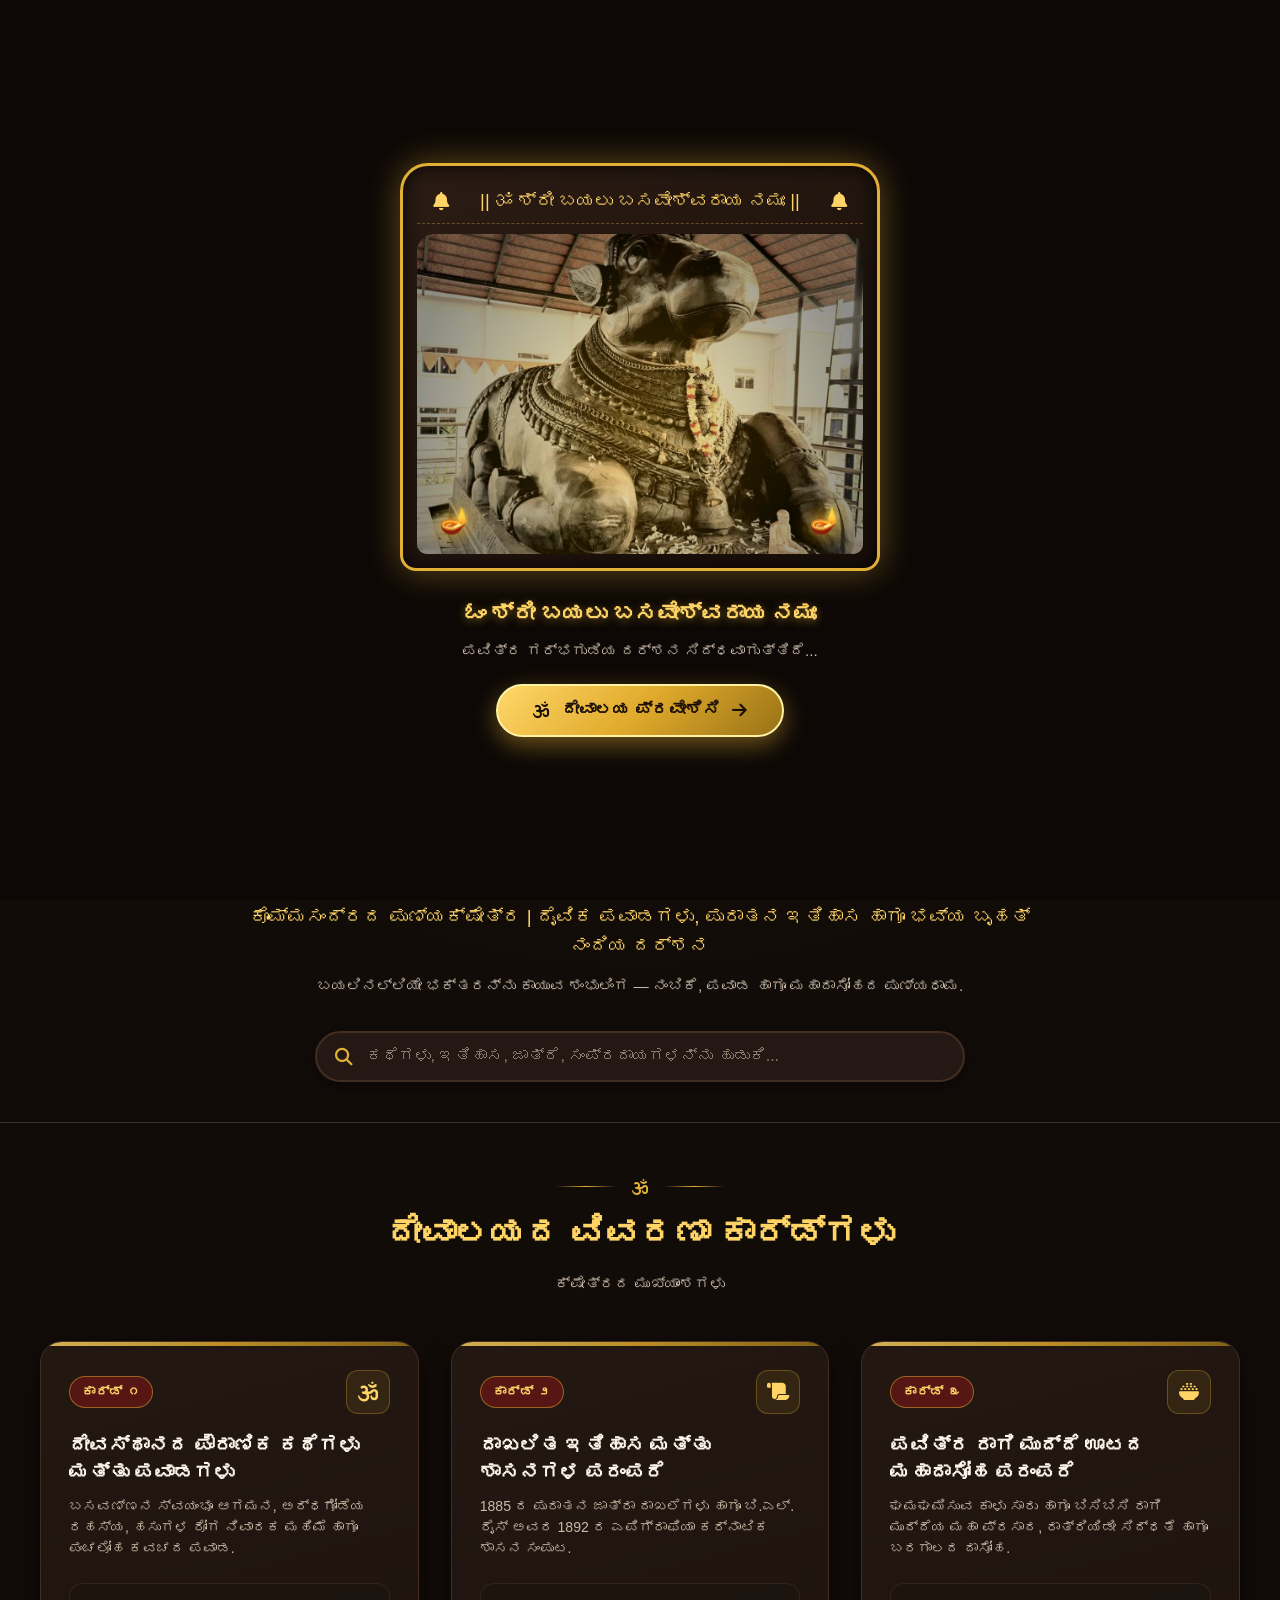
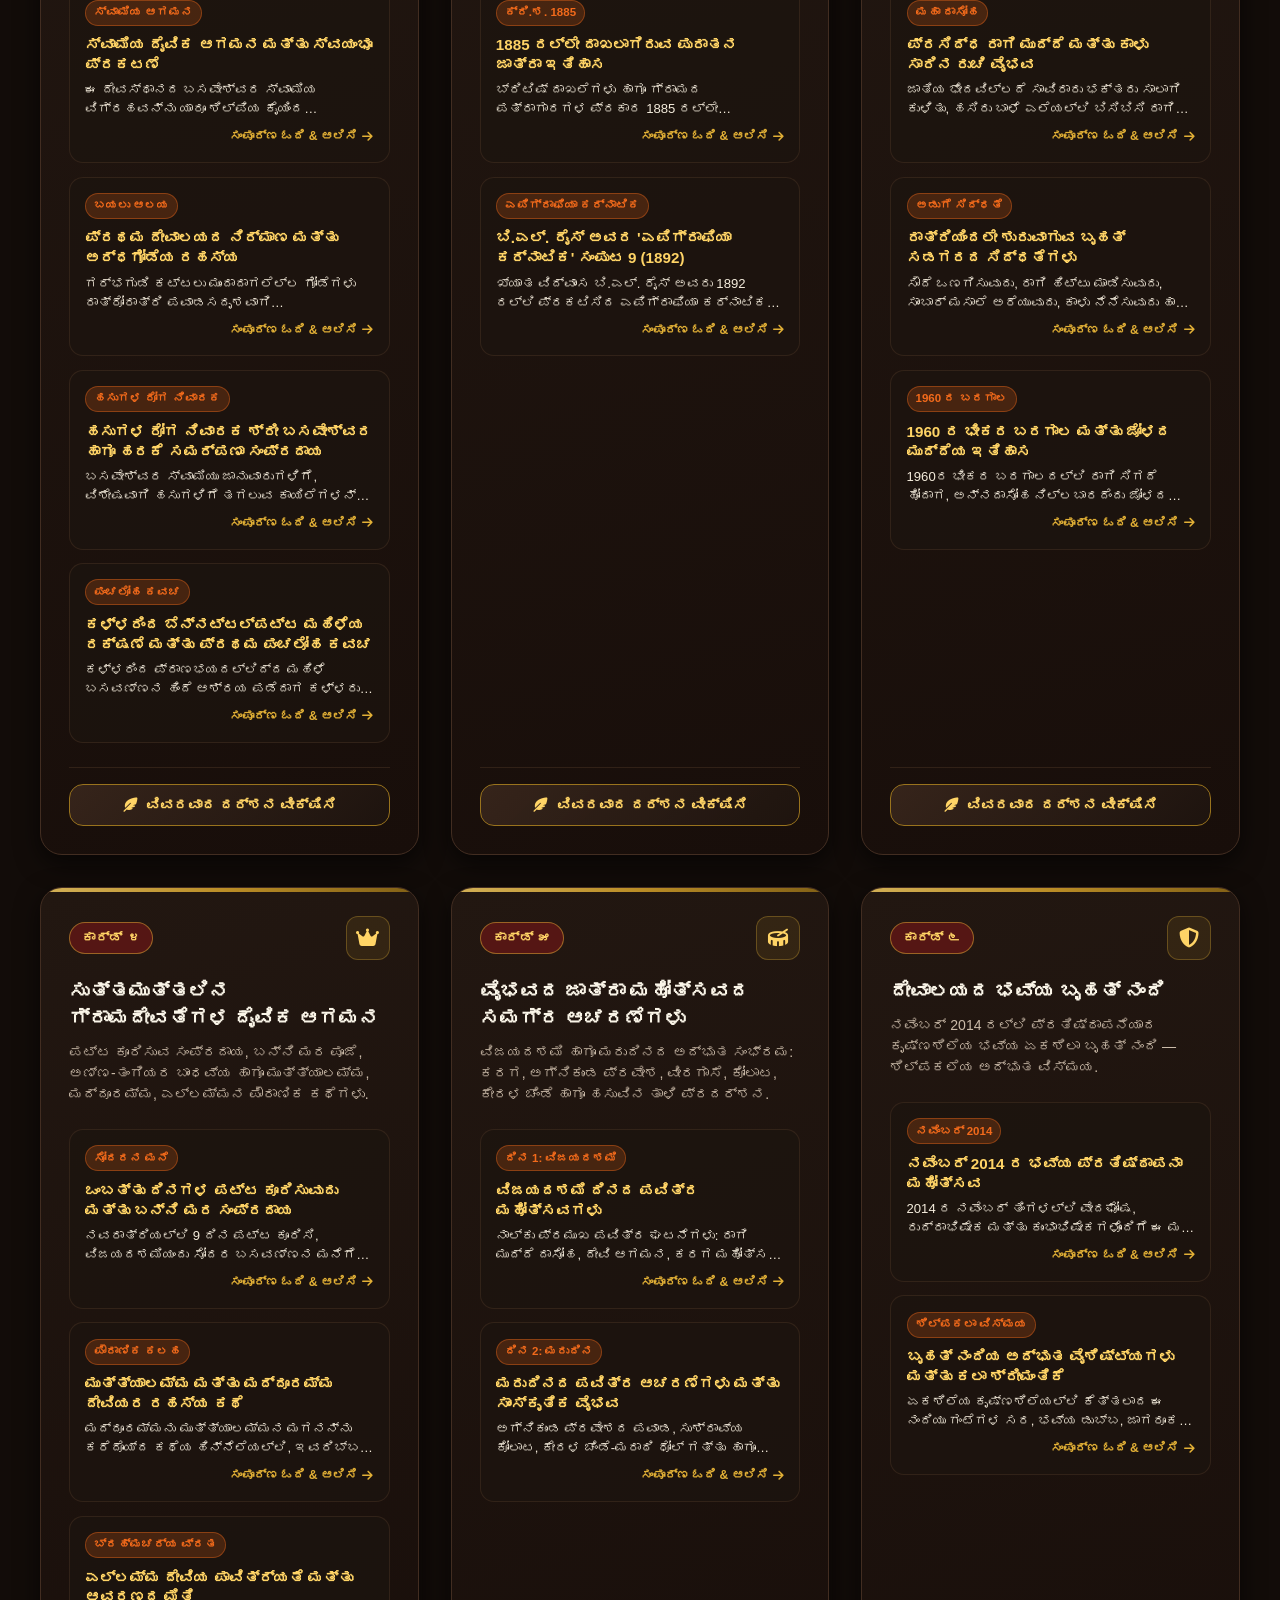
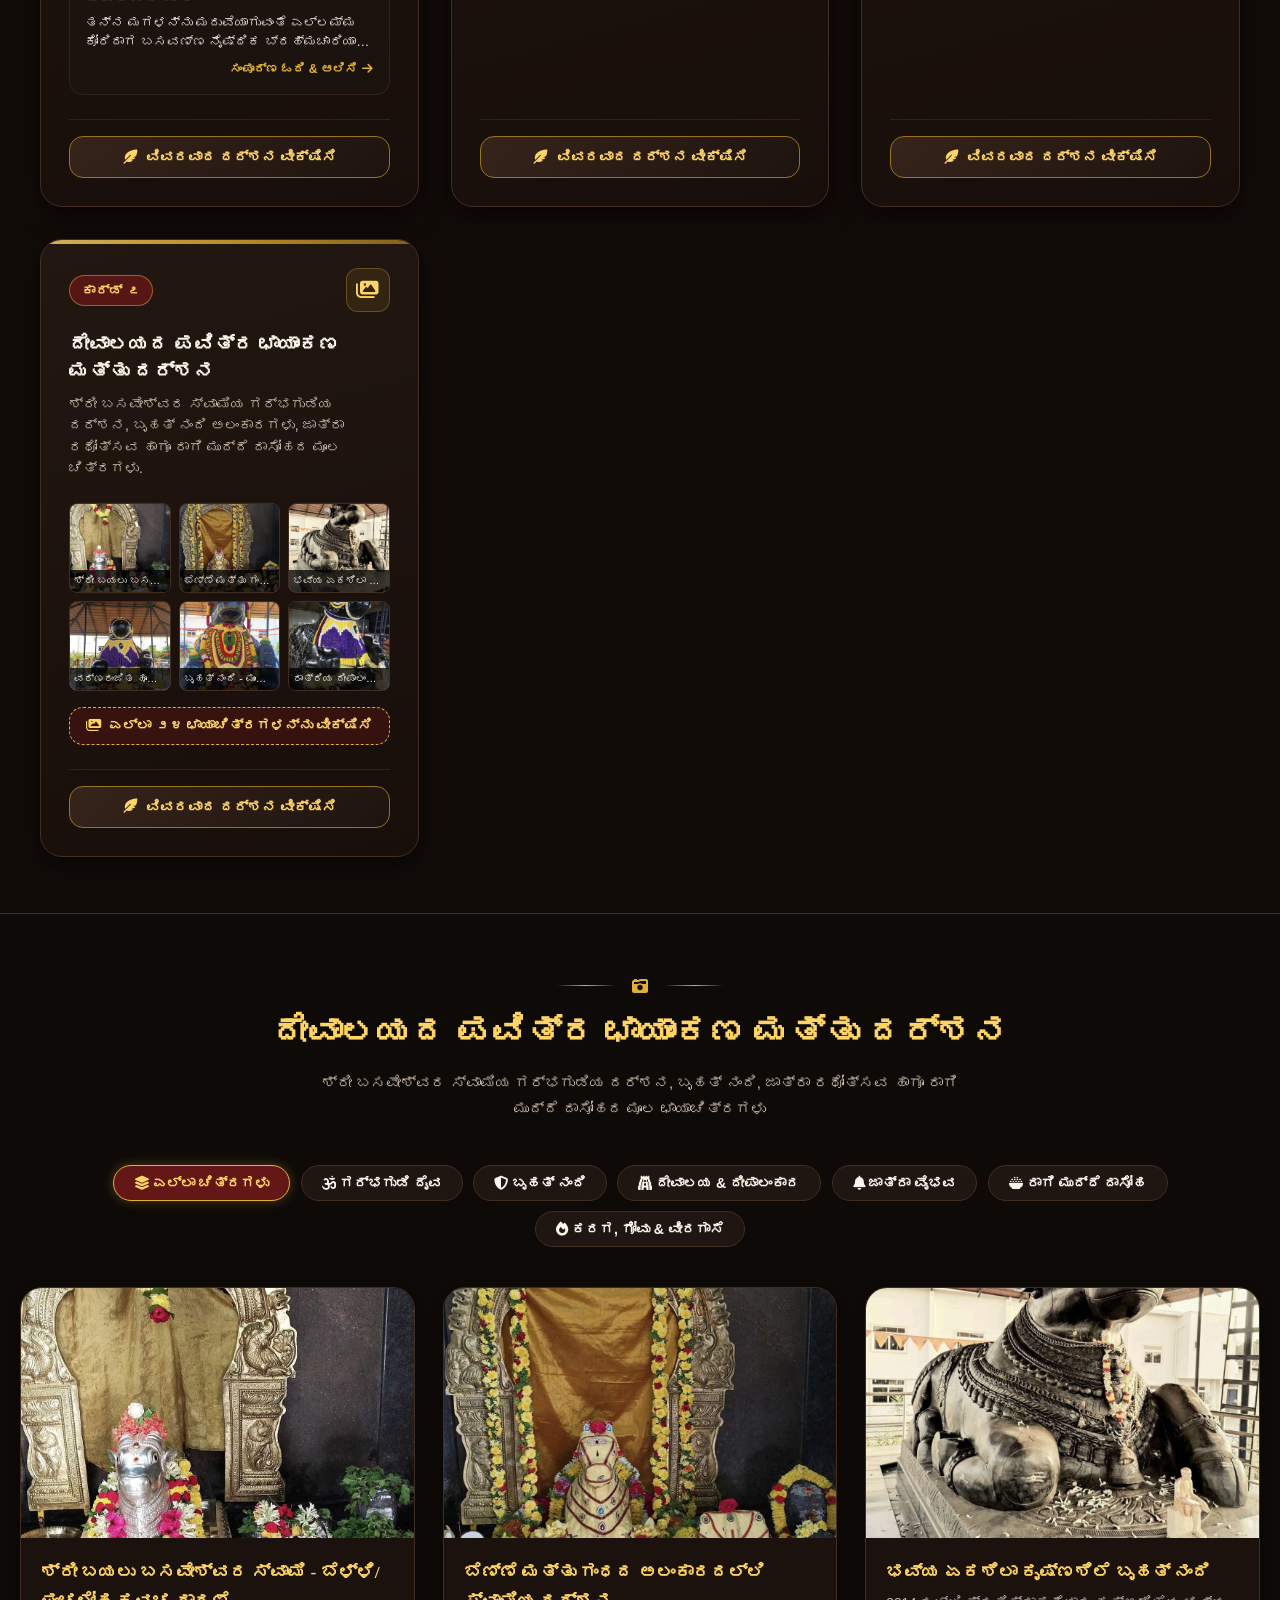
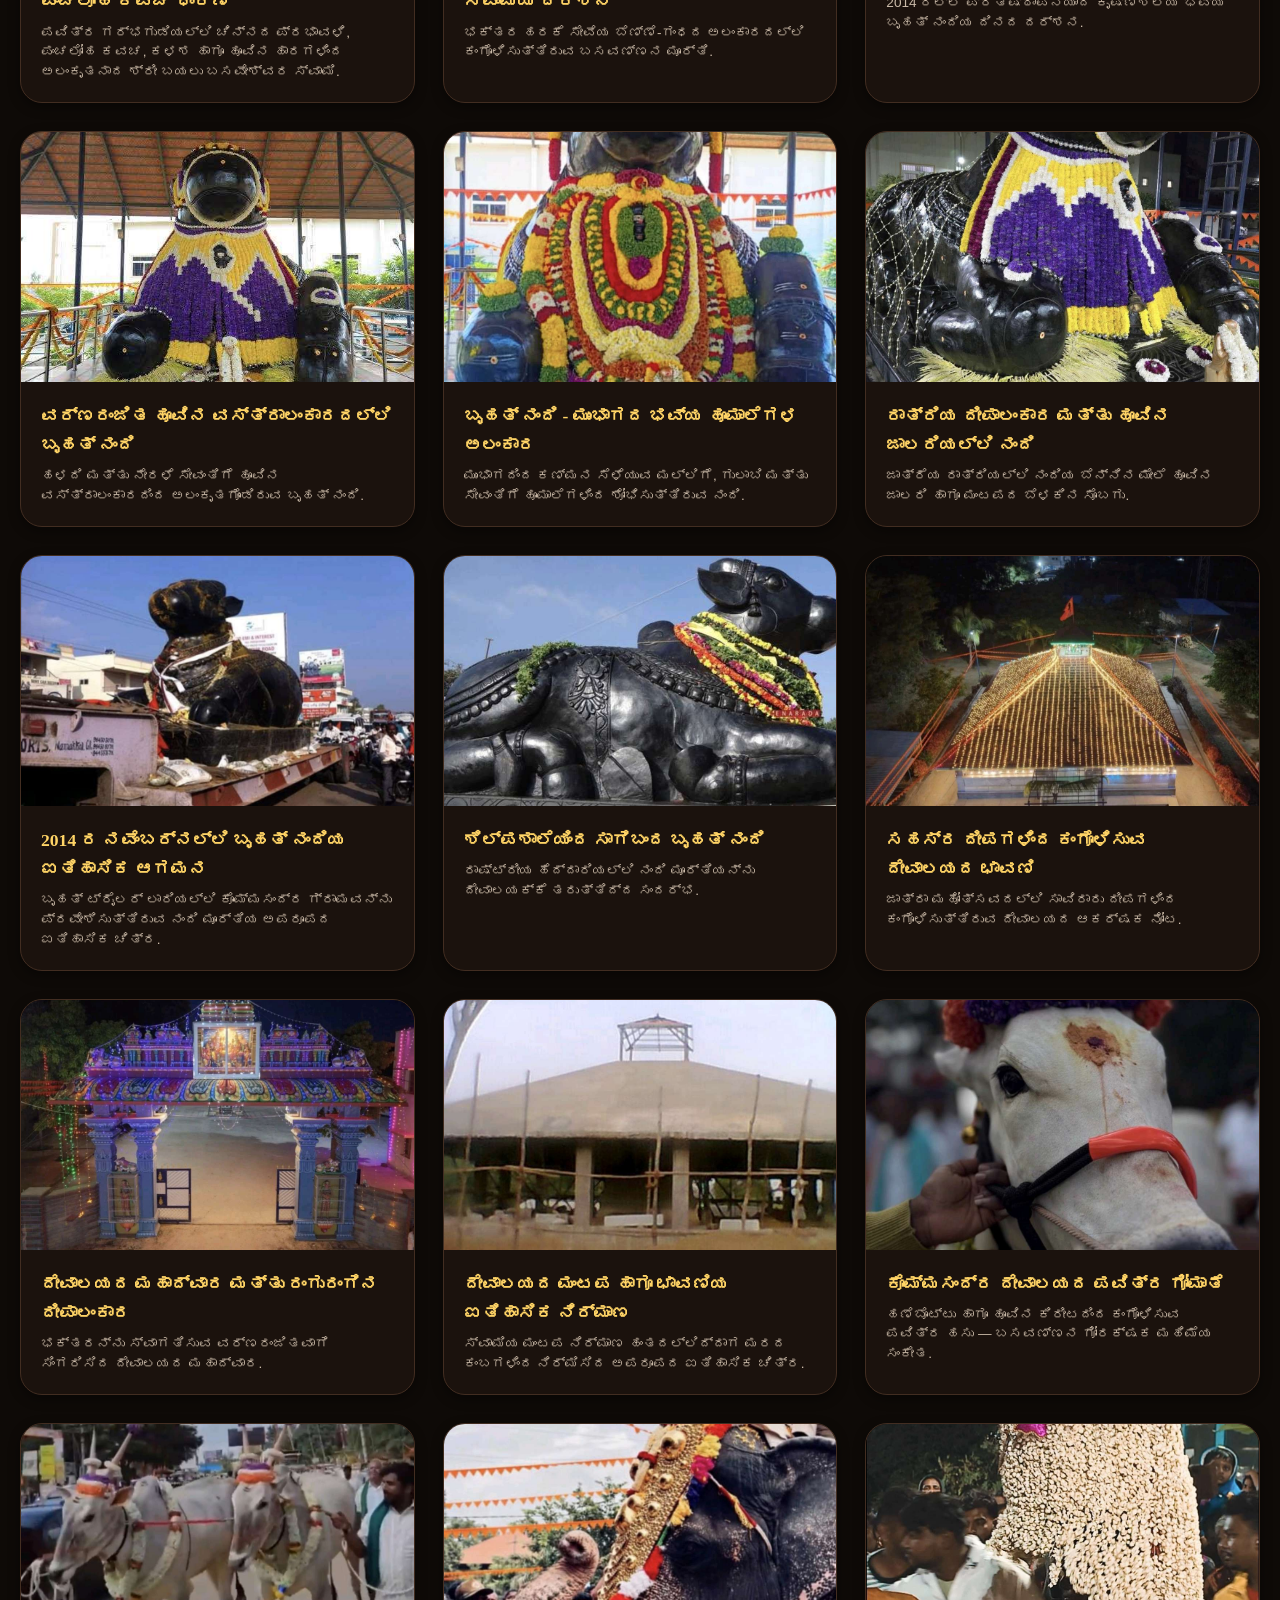
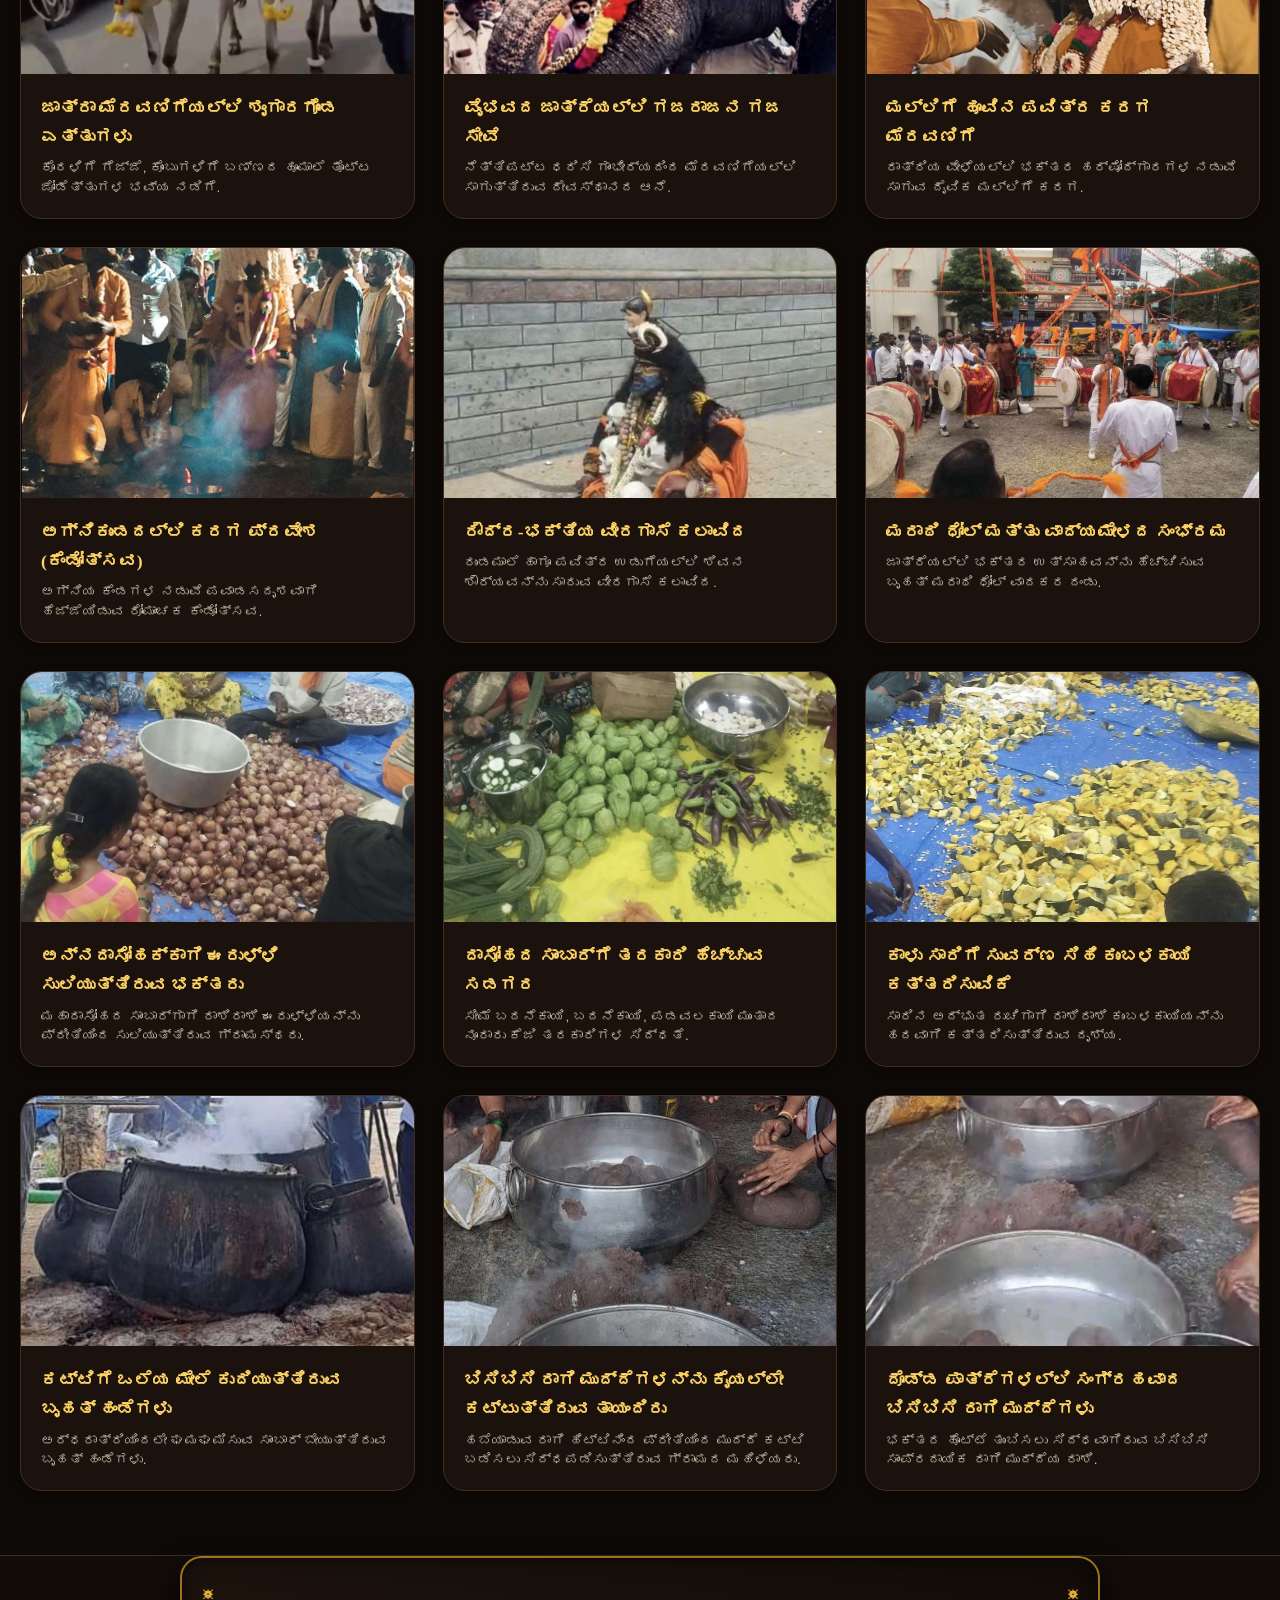
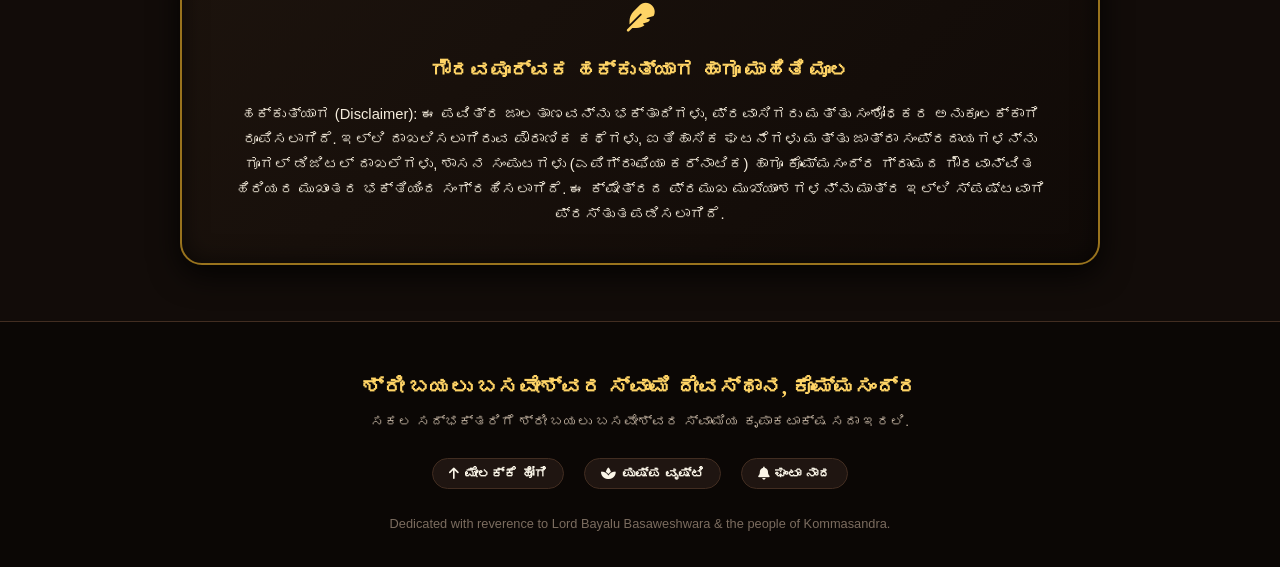
==== commit 763f4a5a: "Add cybersecurity protections: CSP, input sanitization, XSS defense, and rate limiting" ====
--- a/index.html
+++ b/index.html
@@ -8,7 +8,11 @@
   <!-- SEO & Social Meta Tags -->
   <meta name="description" content="Official pilgrimage portal for Sri Bayalu Basaweshwara Swamy Devasthana, Kommasandra, Anekal Taluk, Bengaluru. Discover temple history, legends, cattle healing harake, Ragi Mudde oota tradition, Jatre celebrations, and the majestic Bruhat Nandi.">
   <meta name="keywords" content="Bayalu Basaweshwara, Kommasandra, Bruhat Nandi, Anekal, Bengaluru, Madduramma Jatre, Ragi Mudde Oota, Epigraphia Carnatica, Karaga, Veeragase, Harake">
-  <meta name="theme-color" content="#120c09">
+  <!-- Cybersecurity & Hardening Headers -->
+  <meta http-equiv="Content-Security-Policy" content="default-src 'self'; script-src 'self' 'unsafe-inline'; style-src 'self' 'unsafe-inline' https://fonts.googleapis.com https://cdnjs.cloudflare.com; font-src 'self' https://fonts.gstatic.com https://cdnjs.cloudflare.com; img-src 'self' data: https:; media-src 'self' data:; connect-src 'self'; frame-ancestors 'self' https://sites.google.com;">
+  <meta name="referrer" content="strict-origin-when-cross-origin">
+  <meta http-equiv="X-Content-Type-Options" content="nosniff">
+  <meta http-equiv="Permissions-Policy" content="camera=(), microphone=(), geolocation=()">
 
   <!-- Favicon / App Icon -->
   <link rel="icon" type="image/jpeg" href="assets/bruhat_nandi.jpg">
